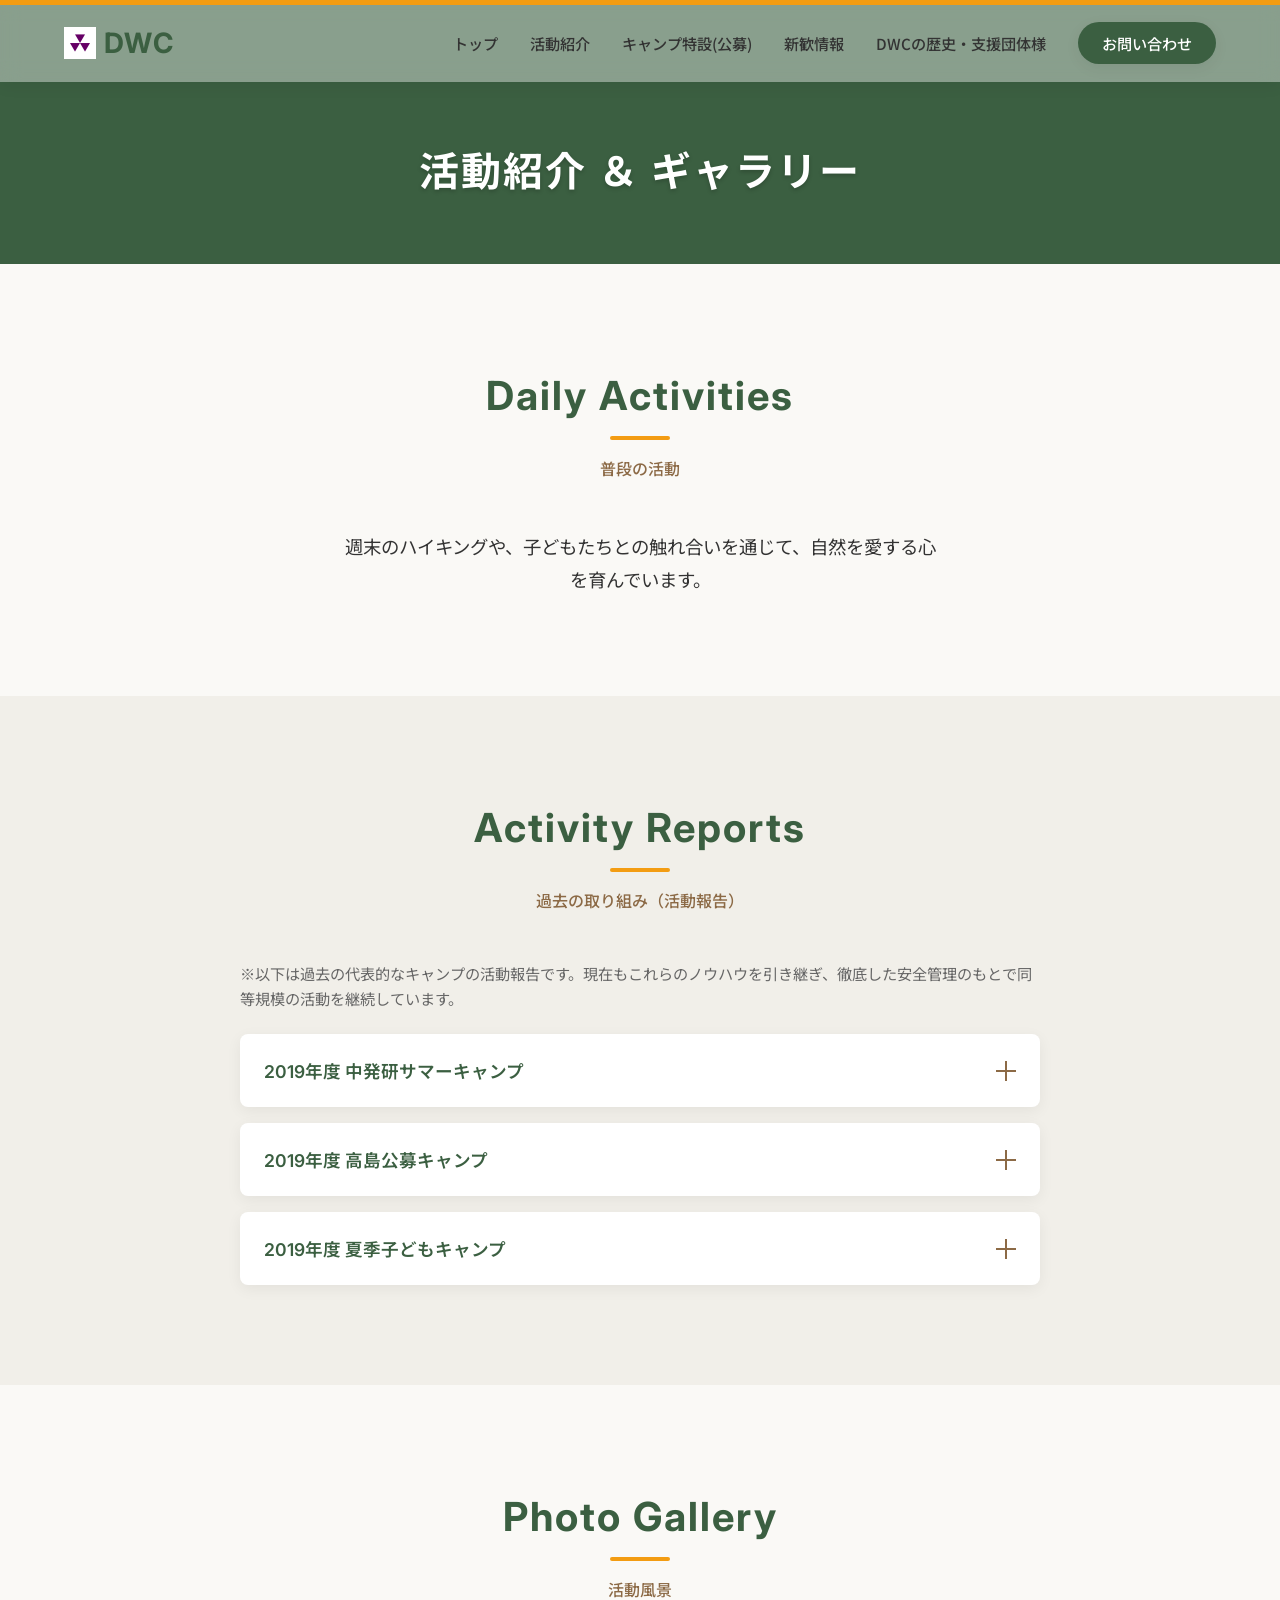
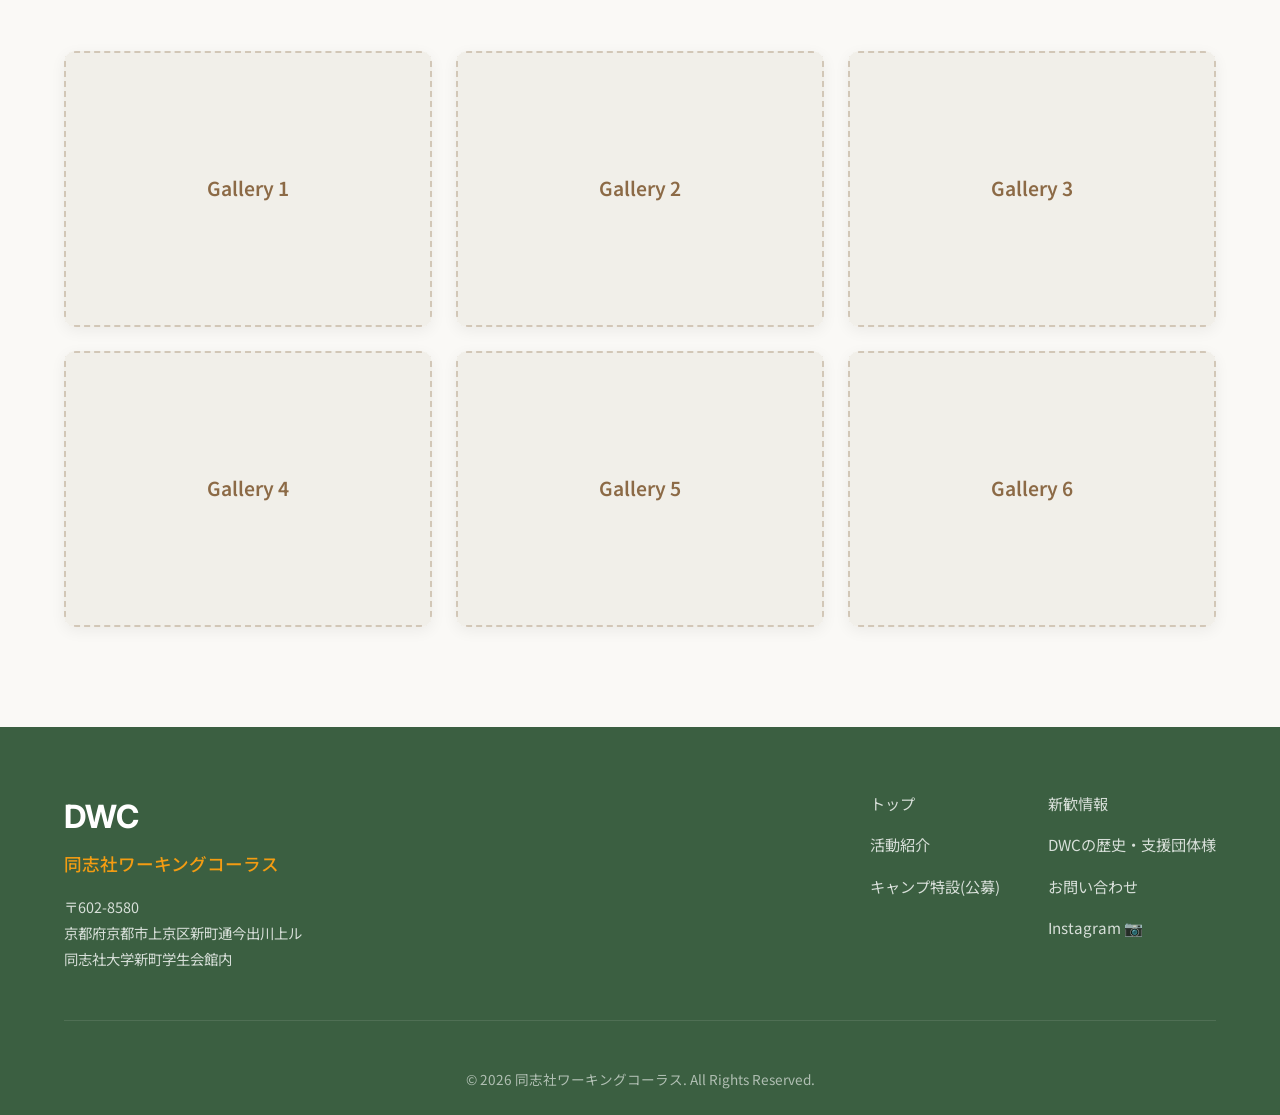
==== about.html @ 3e1ad728 "Add files via upload" ====
<!DOCTYPE html>
<html lang="ja">
<head>
    <meta charset="UTF-8">
    <meta name="viewport" content="width=device-width, initial-scale=1.0">
    <title>活動紹介 ＆ ギャラリー - 同志社ワーキングコーラス (DWC)</title>
    <meta name="description" content="同志社ワーキングコーラス（DWC）の普段の活動や、過去のキャンプ活動報告、活動風景のフォトギャラリーをご紹介します。">
    <!-- Google Fonts: Inter and Noto Sans JP -->
    <link rel="preconnect" href="https://fonts.googleapis.com">
    <link rel="preconnect" href="https://fonts.gstatic.com" crossorigin>
    <link href="https://fonts.googleapis.com/css2?family=Inter:wght@400;600;700&family=Noto+Sans+JP:wght@400;500;700&display=swap" rel="stylesheet">
    <link rel="stylesheet" href="style.css">
    <meta property="og:site_name" content="同志社ワーキングコーラス (DWC)">
    <script type="application/ld+json">
    {
      "@context": "https://schema.org",
      "@type": "WebSite",
      "name": "同志社ワーキングコーラス (DWC)",
      "url": "https://doshisha-working-chorus.github.io/dwc-web/"
    }
    </script>
    <link rel="icon" href="assets/favicon.svg" type="image/svg+xml">
</head>
<body>
    <div id="header-container"></div>

    <main>
        <!-- Page Header -->
        <section class="page-header">
            <div class="container">
                <h1 class="page-title fade-in-up">活動紹介 ＆ ギャラリー</h1>
            </div>
        </section>

        <!-- Daily Activities Section -->
        <section class="daily-activities section-padding">
            <div class="container text-center">
                <div class="section-header">
                    <h2 class="section-title">Daily Activities</h2>
                    <p class="section-subtitle">普段の活動</p>
                </div>
                <p class="daily-desc">週末のハイキングや、子どもたちとの触れ合いを通じて、自然を愛する心を育んでいます。</p>
            </div>
        </section>

        <!-- Past Activities Section (Accordion) -->
        <section class="past-activities section-padding bg-light">
            <div class="container">
                <div class="section-header">
                    <h2 class="section-title">Activity Reports</h2>
                    <p class="section-subtitle">過去の取り組み（活動報告）</p>
                </div>
                <div class="accordion-container">
                    <p style="color: var(--color-text-light); font-size: 0.95rem; margin-bottom: 8px;">※以下は過去の代表的なキャンプの活動報告です。現在もこれらのノウハウを引き継ぎ、徹底した安全管理のもとで同等規模の活動を継続しています。</p>
                    <!-- Item 1 -->
                    <div class="accordion-item">
                        <button class="accordion-header" aria-expanded="false">
                            <span class="accordion-title">2019年度 中発研サマーキャンプ</span>
                            <span class="accordion-icon"></span>
                        </button>
                        <div class="accordion-content">
                            <div class="accordion-body">
                                <p class="activity-meta"><strong>日程:</strong> 8月20-22日 / <strong>場所:</strong> 花背山の家 / <strong>人数:</strong> 子ども80名、DWC65名。</p>
                                <blockquote class="activity-quote">
                                    <p>「天候に恵まれない時間帯もありましたが、全力で楽しんでくれる子どもたちや大学生の姿が見れ、とても嬉しかったです。キャンプの最後には泣いてくれる子どもや大学生がたくさんいて、このキャンプをつくれて本当に良かったと思いました。」</p>
                                    <cite>― 責任者（山下明日香）</cite>
                                </blockquote>
                            </div>
                        </div>
                    </div>
                    <!-- Item 2 -->
                    <div class="accordion-item">
                        <button class="accordion-header" aria-expanded="false">
                            <span class="accordion-title">2019年度 高島公募キャンプ</span>
                            <span class="accordion-icon"></span>
                        </button>
                        <div class="accordion-content">
                            <div class="accordion-body">
                                <p class="activity-meta"><strong>日程:</strong> 8月17-18日 / <strong>場所:</strong> 滋賀県高島市高島キャンプ場 / <strong>人数:</strong> 子供20人 DWC40人。</p>
                                <blockquote class="activity-quote">
                                    <p>「今年の高島公募キャンプでは、ディズニー作品をモチーフに工夫を凝らしました。電気・ガス・水道がなく普段の生活とは離れた環境での活動は子供たちにとって成長していく上での1つの大切な経験になったのではないかなと思っています。」</p>
                                    <cite>― 責任者（古川遼）</cite>
                                </blockquote>
                            </div>
                        </div>
                    </div>
                    <!-- Item 3 -->
                    <div class="accordion-item">
                        <button class="accordion-header" aria-expanded="false">
                            <span class="accordion-title">2019年度 夏季子どもキャンプ</span>
                            <span class="accordion-icon"></span>
                        </button>
                        <div class="accordion-content">
                            <div class="accordion-body">
                                <p class="activity-meta"><strong>日程:</strong> 8月12-14日 / <strong>場所:</strong> 花背山の家 / <strong>人数:</strong> 子ども50人 DWC約40人。</p>
                                <blockquote class="activity-quote">
                                    <p>「ウォークラリーや飯盒炊飯、キャンプファイヤーに川遊びと、普段体験出来ない内容がギッシリ詰まったプログラムでした。元気な子が多く、どの活動も熱心に取り組んでくれた子供たちのおかげであると確信しております。」</p>
                                    <cite>― 責任者（藤岡明登）</cite>
                                </blockquote>
                            </div>
                        </div>
                    </div>
                </div>
            </div>
        </section>

        <!-- Gallery Section -->
        <section class="gallery section-padding">
            <div class="container">
                <div class="section-header">
                    <h2 class="section-title">Photo Gallery</h2>
                    <p class="section-subtitle">活動風景</p>
                </div>
                <div class="gallery-grid">
                    <div class="gallery-item">
                        <div class="gallery-image placeholder-img"><span>Gallery 1</span></div>
                    </div>
                    <div class="gallery-item">
                        <div class="gallery-image placeholder-img"><span>Gallery 2</span></div>
                    </div>
                    <div class="gallery-item">
                        <div class="gallery-image placeholder-img"><span>Gallery 3</span></div>
                    </div>
                    <div class="gallery-item">
                        <div class="gallery-image placeholder-img"><span>Gallery 4</span></div>
                    </div>
                    <div class="gallery-item">
                        <div class="gallery-image placeholder-img"><span>Gallery 5</span></div>
                    </div>
                    <div class="gallery-item">
                        <div class="gallery-image placeholder-img"><span>Gallery 6</span></div>
                    </div>
                </div>
            </div>
        </section>
    </main>

    <div id="footer-container"></div>

    <script src="script.js"></script>
</body>
</html>
---- style.css ----
/* Variables */
:root {
    --color-primary: #3b5f41; /* Deep forest green */
    --color-primary-light: #4e7a56;
    --color-secondary: #8c6a46; /* Earthy brown */
    --color-accent: #f39c12; /* Energetic orange for uniform */
    --color-bg: #faf9f6; /* Off-white/Beige */
    --color-bg-light: #f1efe9; /* Slightly darker beige for contrast sections */
    --color-text: #333333;
    --color-text-light: #666666;
    --color-white: #ffffff;
    
    --font-main: 'Noto Sans JP', sans-serif;
    --font-heading: 'Inter', 'Noto Sans JP', sans-serif;
    
    --transition-fast: 0.2s ease-in-out;
    --transition-normal: 0.3s ease;
    
    --shadow-sm: 0 4px 15px rgba(0,0,0,0.06); /* 少し濃く */
    --shadow-md: 0 12px 35px rgba(0,0,0,0.12); /* ホバー時はさらにフワッと浮くように */
}

/* Reset & Base */
* {
    margin: 0;
    padding: 0;
    box-sizing: border-box;
}

html {
    scroll-behavior: smooth;
}

body {
    font-family: var(--font-main);
    color: var(--color-text);
    background-color: var(--color-bg);
    line-height: 1.6;
    overflow-x: hidden;
}

a {
    text-decoration: none;
    color: inherit;
}

ul {
    list-style: none;
}

.container {
    max-width: 1200px;
    margin: 0 auto;
    padding: 0 24px;
}

.section-padding {
    padding: 100px 0;
}

.bg-light {
    background-color: var(--color-bg-light);
}

/* Typography */
h1, h2, h3, h4, .logo {
    font-family: var(--font-heading);
    font-weight: 700;
}

.section-header {
    text-align: center;
    margin-bottom: 48px;
}

.section-title {
    font-size: 2.5rem;
    color: var(--color-primary);
    margin-bottom: 16px; /* 8pxから16pxへ広げる */
    letter-spacing: 0.05em;
    position: relative; /* ★追加 */
    display: inline-block; /* ★追加 */
    padding-bottom: 12px; /* ★追加 */
}

.section-title::after {
    content: '';
    position: absolute;
    bottom: 0;
    left: 50%;
    transform: translateX(-50%);
    width: 60px;
    height: 4px;
    background-color: var(--color-accent);
    border-radius: 2px;
}

.section-subtitle {
    font-size: 1rem;
    color: var(--color-secondary);
    font-weight: 500;
}

/* Header & Nav */
.header {
    position: fixed;
    top: 0;
    left: 0;
    width: 100%;
    background-color: rgba(255, 255, 255, 0.4);
    backdrop-filter: blur(10px);
    -webkit-backdrop-filter: blur(10px);
    z-index: 1000;
    box-shadow: var(--shadow-sm);
    transition: var(--transition-normal);
    border-top: 5px solid var(--color-accent); /* ★このオレンジの線を追加！ */
}

.header-container {
    display: flex;
    justify-content: space-between;
    align-items: center;
    max-width: 1200px;
    margin: 0 auto;
    padding: 16px 24px;
}

.logo a {
    font-size: 1.75rem;
    color: var(--color-primary);
    letter-spacing: 0.05em;
}

.nav-list {
    display: flex;
    align-items: center;
    gap: 32px;
}

.nav-link {
    font-size: 0.95rem;
    font-weight: 500;
    color: var(--color-text);
    transition: var(--transition-fast);
    position: relative;
}

.nav-link:hover, .nav-link.active {
    color: var(--color-primary);
}

.nav-link::after {
    content: '';
    position: absolute;
    bottom: -4px;
    left: 0;
    width: 0;
    height: 2px;
    background-color: var(--color-primary);
    transition: var(--transition-normal);
}

.nav-link:hover::after, .nav-link.active::after {
    width: 100%;
}

.nav-link.contact-btn {
    background-color: var(--color-primary);
    color: var(--color-white);
    padding: 10px 24px;
    border-radius: 50px;
    box-shadow: var(--shadow-sm);
}

.nav-link.contact-btn::after {
    display: none;
}

.nav-link.contact-btn:hover {
    background-color: var(--color-primary-light);
    transform: translateY(-2px);
    box-shadow: var(--shadow-md);
}

.menu-toggle {
    display: none;
    flex-direction: column;
    justify-content: space-between;
    width: 30px;
    height: 20px;
    background: transparent;
    border: none;
    cursor: pointer;
    z-index: 1001;
}

.menu-toggle span {
    width: 100%;
    height: 2px;
    background-color: var(--color-text);
    transition: var(--transition-fast);
}

/* Hero Section */
.hero {
    position: relative;
    height: 100vh;
    min-height: 600px;
    display: flex;
    align-items: center;
    justify-content: center;
    text-align: center;
    background: url('assets/hero_bg.png') no-repeat center center/cover;
    background-color: var(--color-primary); /* fallback */
    padding: 0 24px;
    margin-top: 0;
}

.hero-overlay {
    position: absolute;
    top: 0;
    left: 0;
    width: 100%;
    height: 100%;
    background: linear-gradient(to bottom, rgba(0,0,0,0.3) 0%, rgba(0,0,0,0.6) 100%);
}

.hero-content {
    position: relative;
    z-index: 1;
    color: var(--color-white);
    max-width: 800px;
}

.hero-title {
    font-size: 3.5rem;
    margin-bottom: 24px;
    text-shadow: 0 2px 4px rgba(0,0,0,0.5);
}

.hero-subtitle {
    font-size: 1.25rem;
    font-weight: 500;
    text-shadow: 0 2px 4px rgba(0,0,0,0.5);
    line-height: 1.8;
}

/* About Section */
.about-content {
    display: grid;
    grid-template-columns: 1fr 1fr;
    gap: 60px;
    align-items: center;
}

.about-text p {
    margin-bottom: 16px;
    font-size: 1.05rem;
    color: var(--color-text-light);
}

.about-stats {
    display: grid;
    grid-template-columns: 1fr 1fr;
    gap: 24px;
}

.stat-card {
    background-color: var(--color-white);
    padding: 32px 24px;
    border-radius: 12px;
    text-align: center;
    box-shadow: var(--shadow-sm);
    border-top: 4px solid var(--color-accent);
    transition: var(--transition-normal);
}

.stat-card:hover {
    transform: translateY(-5px);
    box-shadow: var(--shadow-md);
}

.stat-number {
    display: block;
    font-size: 1.75rem;
    font-weight: 700;
    color: var(--color-primary);
    margin-bottom: 8px;
    font-family: var(--font-heading);
}

.stat-label {
    font-size: 0.9rem;
    color: var(--color-text-light);
    font-weight: 500;
}

/* News Section */
.news-container {
    max-width: 800px;
    margin: 0 auto;
}

.news-list {
    display: flex;
    flex-direction: column;
    gap: 16px;
}

.news-item {
    background-color: var(--color-white);
    border-radius: 8px;
    padding: 24px;
    display: flex;
    align-items: center;
    gap: 24px;
    box-shadow: var(--shadow-sm);
    transition: var(--transition-normal);
}

.news-item:hover {
    transform: translateX(5px);
    box-shadow: var(--shadow-md);
    border-left: 4px solid var(--color-accent);
}

.news-date {
    font-family: var(--font-heading);
    font-weight: 600;
    color: var(--color-secondary);
    white-space: nowrap;
}

.news-title {
    font-size: 1rem;
    font-weight: 500;
    color: var(--color-text);
}

.news-title a {
    transition: var(--transition-fast);
}

.news-title a:hover {
    color: var(--color-primary);
}

/* Footer */
.footer {
    background-color: var(--color-primary);
    color: var(--color-white);
    padding: 64px 0 24px;
}

.footer-content {
    display: grid;
    grid-template-columns: 1fr 1fr;
    gap: 48px;
    margin-bottom: 48px;
    padding-bottom: 48px;
    border-bottom: 1px solid rgba(255,255,255,0.1);
}

.footer-logo {
    font-size: 2rem;
    margin-bottom: 8px;
}

.footer-org {
    font-size: 1.1rem;
    font-weight: 500;
    margin-bottom: 16px;
    color: var(--color-accent);
}

.footer-address {
    font-size: 0.9rem;
    opacity: 0.8;
    line-height: 1.8;
}

.footer-links {
    display: flex;
    gap: 48px;
    justify-content: flex-end;
}

.footer-links ul {
    display: flex;
    flex-direction: column;
    gap: 16px;
}

.footer-links a {
    font-size: 0.95rem;
    opacity: 0.8;
    transition: var(--transition-fast);
}

.footer-links a:hover {
    opacity: 1;
    color: var(--color-accent);
}

.footer-bottom {
    text-align: center;
    font-size: 0.85rem;
    opacity: 0.6;
}

/* Animations */
.fade-in-up {
    animation: fadeInUp 1s ease forwards;
    opacity: 0;
    transform: translateY(20px);
}

.delay-1 {
    animation-delay: 0.3s;
}

@keyframes fadeInUp {
    to {
        opacity: 1;
        transform: translateY(0);
    }
}

/* Responsive */
@media (max-width: 900px) {
    .about-content {
        grid-template-columns: 1fr;
        gap: 40px;
    }
    
    .footer-content {
        grid-template-columns: 1fr;
        gap: 32px;
    }
    
    .footer-links {
        justify-content: flex-start;
    }
}

@media (max-width: 768px) {
    .menu-toggle {
        display: flex;
    }
    
    .nav {
        position: fixed;
        top: 0;
        right: -100%;
        width: 80%;
        max-width: 300px;
        height: 100vh;
        background-color: var(--color-white);
        padding: 80px 24px 40px;
        box-shadow: -5px 0 15px rgba(0,0,0,0.1);
        transition: var(--transition-normal);
        overflow-y: auto;
    }
    
    .nav.open {
        right: 0;
    }
    
    .nav-list {
        flex-direction: column;
        align-items: flex-start;
        gap: 24px;
    }
    
    .nav-link.contact-btn {
        margin-top: 16px;
    }
    
    .menu-toggle.open span:nth-child(1) {
        transform: translateY(9px) rotate(45deg);
    }
    
    .menu-toggle.open span:nth-child(2) {
        opacity: 0;
    }
    
    .menu-toggle.open span:nth-child(3) {
        transform: translateY(-9px) rotate(-45deg);
    }

    .hero-title {
        font-size: 2.5rem;
    }
    
    .hero-subtitle {
        font-size: 1.05rem;
    }

    .news-item {
        flex-direction: column;
        align-items: flex-start;
        gap: 8px;
    }
}

/* Page Header (Subpages) */
.page-header {
    background-color: var(--color-primary);
    color: var(--color-white);
    padding: 140px 0 60px; /* Account for fixed header */
    text-align: center;
}

.page-title {
    font-size: 2.5rem;
    letter-spacing: 0.05em;
    text-shadow: 0 2px 4px rgba(0,0,0,0.2);
}

/* History Page specific */
.history-text {
    max-width: 800px;
    margin: 0 auto;
    background-color: var(--color-white);
    padding: 40px;
    border-radius: 12px;
    box-shadow: var(--shadow-sm);
    border-top: 4px solid var(--color-accent);
}

.history-text p {
    font-size: 1.05rem;
    color: var(--color-text);
    margin-bottom: 24px;
    line-height: 1.8;
}

.history-text p:last-child {
    margin-bottom: 0;
}

.supporters-grid {
    display: grid;
    grid-template-columns: repeat(auto-fit, minmax(300px, 1fr));
    gap: 32px;
}

.supporter-card {
    background-color: var(--color-white);
    padding: 32px;
    border-radius: 12px;
    box-shadow: var(--shadow-sm);
    transition: var(--transition-normal);
    border-left: 4px solid var(--color-accent);
}

.supporter-card:hover {
    transform: translateY(-5px);
    box-shadow: var(--shadow-md);
}

.supporter-name {
    font-size: 1.25rem;
    color: var(--color-primary);
    margin-bottom: 16px;
    line-height: 1.4;
}

.supporter-desc {
    font-size: 0.95rem;
    color: var(--color-text-light);
    line-height: 1.6;
}

/* About Page specific */
.text-center {
    text-align: center;
}
.daily-desc {
    font-size: 1.15rem;
    color: var(--color-text);
    max-width: 600px;
    margin: 0 auto;
    line-height: 1.8;
}

/* Accordion */
.accordion-container {
    max-width: 800px;
    margin: 0 auto;
    display: flex;
    flex-direction: column;
    gap: 16px;
}
.accordion-item {
    background-color: var(--color-white);
    border-radius: 8px;
    box-shadow: var(--shadow-sm);
    overflow: hidden;
}
.accordion-header {
    width: 100%;
    text-align: left;
    background: none;
    border: none;
    padding: 24px;
    display: flex;
    justify-content: space-between;
    align-items: center;
    cursor: pointer;
    transition: var(--transition-fast);
}
.accordion-header:hover {
    background-color: rgba(59, 95, 65, 0.05);
}
.accordion-title {
    font-size: 1.1rem;
    font-weight: 600;
    color: var(--color-primary);
    font-family: var(--font-heading);
}
.accordion-icon {
    position: relative;
    width: 20px;
    height: 20px;
}
.accordion-icon::before,
.accordion-icon::after {
    content: '';
    position: absolute;
    background-color: var(--color-secondary);
    transition: var(--transition-normal);
}
.accordion-icon::before {
    top: 9px;
    left: 0;
    width: 20px;
    height: 2px;
}
.accordion-icon::after {
    top: 0;
    left: 9px;
    width: 2px;
    height: 20px;
}
.accordion-header.active .accordion-icon::after {
    transform: rotate(90deg);
    opacity: 0;
}
.accordion-content {
    max-height: 0;
    overflow: hidden;
    transition: max-height 0.3s ease-out;
}
.accordion-body {
    padding: 0 24px 24px;
    color: var(--color-text-light);
}
.activity-meta {
    margin-bottom: 16px;
    font-size: 0.95rem;
    color: var(--color-text);
}
.activity-quote {
    border-left: 4px solid var(--color-accent);
    padding-left: 16px;
    font-style: italic;
    background-color: var(--color-bg);
    padding: 16px;
    border-radius: 0 8px 8px 0;
}
.activity-quote p {
    margin-bottom: 8px;
    line-height: 1.6;
}
.activity-quote cite {
    display: block;
    font-size: 0.9rem;
    color: var(--color-secondary);
    text-align: right;
    font-weight: 500;
    font-style: normal;
}

/* Gallery Grid */
.gallery-grid {
    display: grid;
    grid-template-columns: repeat(auto-fit, minmax(300px, 1fr));
    gap: 24px;
}
.gallery-item {
    border-radius: 12px;
    overflow: hidden;
    box-shadow: var(--shadow-sm);
    aspect-ratio: 4 / 3;
    transition: var(--transition-normal);
}
.gallery-item:hover {
    transform: scale(1.02);
    box-shadow: var(--shadow-md);
}
.gallery-image.placeholder-img {
    width: 100%;
    height: 100%;
    background-color: var(--color-bg-light);
    display: flex;
    align-items: center;
    justify-content: center;
    color: var(--color-secondary);
    font-weight: 600;
    font-size: 1.2rem;
    border: 2px dashed rgba(140, 106, 70, 0.3);
}

/* Camp Page specific */
.camp-catchphrase {
    font-size: 2.2rem;
    color: var(--color-primary);
    margin-bottom: 16px;
    letter-spacing: 0.05em;
    font-family: var(--font-heading);
}

/* Overview Table */
.overview-content {
    max-width: 800px;
    margin: 0 auto;
    background-color: var(--color-white);
    border-radius: 12px;
    box-shadow: var(--shadow-sm);
    overflow: hidden;
}
.overview-table {
    width: 100%;
    border-collapse: collapse;
}
.overview-table th, .overview-table td {
    padding: 24px;
    border-bottom: 1px solid var(--color-bg-light);
    text-align: left;
}
.overview-table tr:last-child th, .overview-table tr:last-child td {
    border-bottom: none;
}
.overview-table th {
    background-color: rgba(59, 95, 65, 0.05);
    color: var(--color-primary);
    width: 30%;
    font-weight: 600;
    vertical-align: top;
}
.overview-table td {
    color: var(--color-text);
    line-height: 1.8;
}

/* Features Grid (Safety) */
.features-grid {
    display: grid;
    grid-template-columns: repeat(auto-fit, minmax(300px, 1fr));
    gap: 32px;
}
.feature-card {
    background-color: var(--color-white);
    padding: 40px 32px;
    border-radius: 12px;
    box-shadow: var(--shadow-sm);
    text-align: center;
    border-top: 4px solid var(--color-primary-light);
    transition: var(--transition-normal);
}
.feature-card:hover {
    transform: translateY(-5px);
    box-shadow: var(--shadow-md);
}
.feature-icon {
    font-size: 3rem;
    margin-bottom: 24px;
}
.feature-title {
    font-size: 1.25rem;
    color: var(--color-primary);
    margin-bottom: 16px;
    font-weight: 700;
}
.feature-desc {
    font-size: 0.95rem;
    color: var(--color-text-light);
    line-height: 1.6;
    text-align: left;
}
.safety-list {
    margin-top: 24px;
    padding-top: 24px;
    border-top: 1px solid var(--color-bg-light);
    text-align: left;
    list-style: none;
}
.safety-list li {
    font-size: 0.9rem;
    color: var(--color-text);
    margin-bottom: 16px;
    line-height: 1.5;
    position: relative;
    padding-left: 16px;
}
.safety-list li::before {
    content: '・';
    position: absolute;
    left: 0;
    color: var(--color-primary);
    font-weight: bold;
}
.safety-list li:last-child {
    margin-bottom: 0;
}

/* CTA Section */
.bg-primary {
    background-color: var(--color-primary);
    color: var(--color-white);
}
.cta-title {
    font-size: 2.5rem;
    margin-bottom: 16px;
    color: var(--color-white);
}
.cta-desc {
    font-size: 1.1rem;
    margin-bottom: 40px;
    opacity: 0.9;
}
.cta-button-wrapper {
    margin-bottom: 16px;
}
.btn-large {
    display: inline-block;
    padding: 20px 48px;
    font-size: 1.25rem;
    font-weight: 700;
    border-radius: 50px;
    transition: var(--transition-normal);
    box-shadow: var(--shadow-md);
}
.btn-accent {
    background-color: var(--color-accent);
    color: var(--color-white);
}
.btn-accent:hover {
    background-color: #d67118;
    transform: scale(1.05) translateY(-2px);
    box-shadow: 0 8px 24px rgba(230, 126, 34, 0.4);
    color: var(--color-white);
}
.btn-large.btn-accent.disabled {
    background-color: #95a5a6;
    color: #ffffff;
    pointer-events: none;
    box-shadow: none;
    transform: none;
}
.cta-note {
    font-size: 0.85rem;
    opacity: 0.8;
}

@media (max-width: 768px) {
    .overview-table th, .overview-table td {
        display: block;
        width: 100%;
    }
    .overview-table th {
        border-bottom: none;
        padding-bottom: 8px;
    }
    .overview-table td {
        padding-top: 0;
    }
}

/* Recruit Page specific */
.text-accent {
    color: var(--color-accent); /* Make title brighter */
}

/* Message Section */
.message-content {
    display: flex;
    align-items: center;
    gap: 48px;
    background-color: var(--color-white);
    padding: 40px;
    border-radius: 16px;
    box-shadow: var(--shadow-sm);
    border: 2px solid var(--color-accent); /* Brighter vibe */
}
.message-image {
    flex-shrink: 0;
    width: 200px;
    height: 200px;
    border-radius: 50%;
    overflow: hidden;
}
.message-image.placeholder-img {
    background-color: var(--color-bg-light);
    display: flex;
    align-items: center;
    justify-content: center;
    color: var(--color-secondary);
    font-weight: 600;
    text-align: center;
    border: 2px dashed rgba(140, 106, 70, 0.3);
}
.message-title {
    font-size: 1.8rem;
    color: var(--color-primary);
    margin-bottom: 8px;
    font-family: var(--font-heading);
}
.message-subtitle {
    font-size: 1rem;
    color: var(--color-accent);
    font-weight: 600;
    margin-bottom: 16px;
}
.message-text p {
    font-size: 1.05rem;
    color: var(--color-text);
    margin-bottom: 16px;
    line-height: 1.8;
}

/* Schedule Section */
.schedule-container {
    max-width: 800px;
    margin: 0 auto;
}
.schedule-list {
    display: flex;
    flex-direction: column;
    gap: 16px;
}
.schedule-item {
    background-color: var(--color-white);
    border-radius: 12px;
    padding: 24px;
    display: flex;
    align-items: center;
    gap: 24px;
    box-shadow: var(--shadow-sm);
    transition: var(--transition-fast);
    border-left: 6px solid var(--color-accent); /* Vibrant left border */
}
.schedule-item:hover {
    transform: translateY(-3px) scale(1.01);
    box-shadow: var(--shadow-md);
}
.schedule-date {
    font-family: var(--font-heading);
    font-weight: 700;
    color: var(--color-accent);
    font-size: 1.2rem;
    white-space: nowrap;
    min-width: 100px;
}
.schedule-title {
    font-size: 1.1rem;
    font-weight: 600;
    color: var(--color-text);
}

/* SNS & Poster Section */
.sns-poster-content {
    display: grid;
    grid-template-columns: 1fr 1fr;
    gap: 48px;
    align-items: center;
}
.poster-image {
    width: 100%;
    aspect-ratio: 3 / 4;
    border-radius: 12px;
    box-shadow: var(--shadow-md);
}
.poster-image.placeholder-img {
    background-color: var(--color-bg-light);
    display: flex;
    align-items: center;
    justify-content: center;
    color: var(--color-secondary);
    font-weight: 600;
    text-align: center;
    border: 2px dashed rgba(140, 106, 70, 0.3);
}
.sns-title {
    font-size: 2rem;
    color: var(--color-primary);
    margin-bottom: 16px;
    font-family: var(--font-heading);
}
.sns-desc {
    font-size: 1.1rem;
    line-height: 1.8;
    margin-bottom: 32px;
    color: var(--color-text);
}
.btn-instagram {
    background: linear-gradient(45deg, #f09433 0%, #e6683c 25%, #dc2743 50%, #cc2366 75%, #bc1888 100%);
    color: var(--color-white);
    display: inline-flex;
    align-items: center;
    gap: 12px;
    padding: 16px 32px;
}
.btn-instagram:hover {
    transform: translateY(-3px);
    box-shadow: 0 8px 24px rgba(220, 39, 67, 0.4);
    color: var(--color-white);
}

@media (max-width: 768px) {
    .message-content {
        flex-direction: column;
        text-align: center;
        gap: 24px;
    }
    .sns-poster-content {
        grid-template-columns: 1fr;
    }
    .schedule-item {
        flex-direction: column;
        align-items: flex-start;
        gap: 8px;
    }
}

/* Contact Page specific */
.alert-banner {
    background-color: #fff8e1; /* Light yellow background */
    border: 2px solid #ffc107; /* Amber border */
    border-radius: 12px;
    padding: 24px;
    display: flex;
    gap: 24px;
    align-items: flex-start;
    margin-bottom: 64px;
    box-shadow: var(--shadow-sm);
}
.alert-icon {
    font-size: 2rem;
    line-height: 1;
}
.alert-content {
    flex: 1;
}
.alert-title {
    font-size: 1.2rem;
    color: #b08d00;
    margin-bottom: 8px;
    font-weight: 700;
}
.alert-text {
    font-size: 0.95rem;
    color: var(--color-text);
    margin-bottom: 16px;
    line-height: 1.6;
}
.btn-small {
    display: inline-block;
    padding: 10px 24px;
    font-size: 0.95rem;
    font-weight: 600;
    border-radius: 50px;
    transition: var(--transition-fast);
}
.btn-outline-alert {
    border: 2px solid #ffc107;
    color: #b08d00;
    background-color: transparent;
}
.btn-outline-alert:hover {
    background-color: #ffc107;
    color: var(--color-white);
}

.form-container {
    max-width: 800px;
    margin: 0 auto;
}
.form-note {
    text-align: center;
    color: var(--color-text-light);
    font-size: 0.95rem;
    margin-bottom: 24px;
}
.google-form-wrapper {
    position: relative;
    width: 100%;
    /* Typical aspect ratio for Google Forms */
    padding-bottom: 120%; 
    height: 0;
    overflow: hidden;
    border-radius: 12px;
    box-shadow: var(--shadow-sm);
}
.placeholder-form {
    background-color: var(--color-bg-light);
    border: 2px dashed rgba(140, 106, 70, 0.3);
}
.placeholder-form-content {
    position: absolute;
    top: 0;
    left: 0;
    width: 100%;
    height: 100%;
    display: flex;
    align-items: center;
    justify-content: center;
    color: var(--color-secondary);
    font-weight: 600;
    font-size: 1.2rem;
    text-align: center;
}

@media (max-width: 768px) {
    .alert-banner {
        flex-direction: column;
        align-items: center;
        text-align: center;
        gap: 16px;
    }
    .google-form-wrapper {
        padding-bottom: 150%; /* Taller on mobile */
    }
}

.header-logo-img {
    height: 32px;
    width: auto;
}
.btn-outline {
    display: inline-block;
    padding: 10px 24px;
    font-size: 0.95rem;
    font-weight: 600;
    border-radius: 50px;
    transition: var(--transition-fast);
    border: 2px solid var(--color-primary);
    color: var(--color-primary);
    background-color: transparent;
}
.btn-outline:hover {
    background-color: var(--color-primary);
    color: var(--color-white);
}

/* Camp page specific enhancements */
.intro-message-box {
    max-width: 800px;
    margin: 0 auto;
    background-color: var(--color-white);
    padding: 40px;
    border-radius: 12px;
    box-shadow: var(--shadow-sm);
    border-left: 4px solid var(--color-accent);
}
.intro-message-box p {
    font-size: 1.05rem;
    color: var(--color-text);
    margin-bottom: 16px;
    line-height: 1.8;
    text-align: left;
}
.intro-message-box p:last-child {
    margin-bottom: 0;
}

.health-info-box {
    max-width: 800px;
    margin: 0 auto 48px;
    background-color: var(--color-white);
    border: 2px solid var(--color-accent);
    border-radius: 12px;
    padding: 32px;
    text-align: left;
    box-shadow: var(--shadow-sm);
}
.health-info-title {
    color: var(--color-accent);
    font-size: 1.25rem;
    margin-bottom: 16px;
    font-weight: 700;
}
.health-info-text {
    font-size: 1rem;
    color: var(--color-text);
    line-height: 1.7;
    margin-bottom: 24px;
}
.health-info-contact {
    background-color: var(--color-bg-light);
    padding: 16px;
    border-radius: 8px;
    font-size: 0.95rem;
    color: var(--color-text-light);
    line-height: 1.6;
}
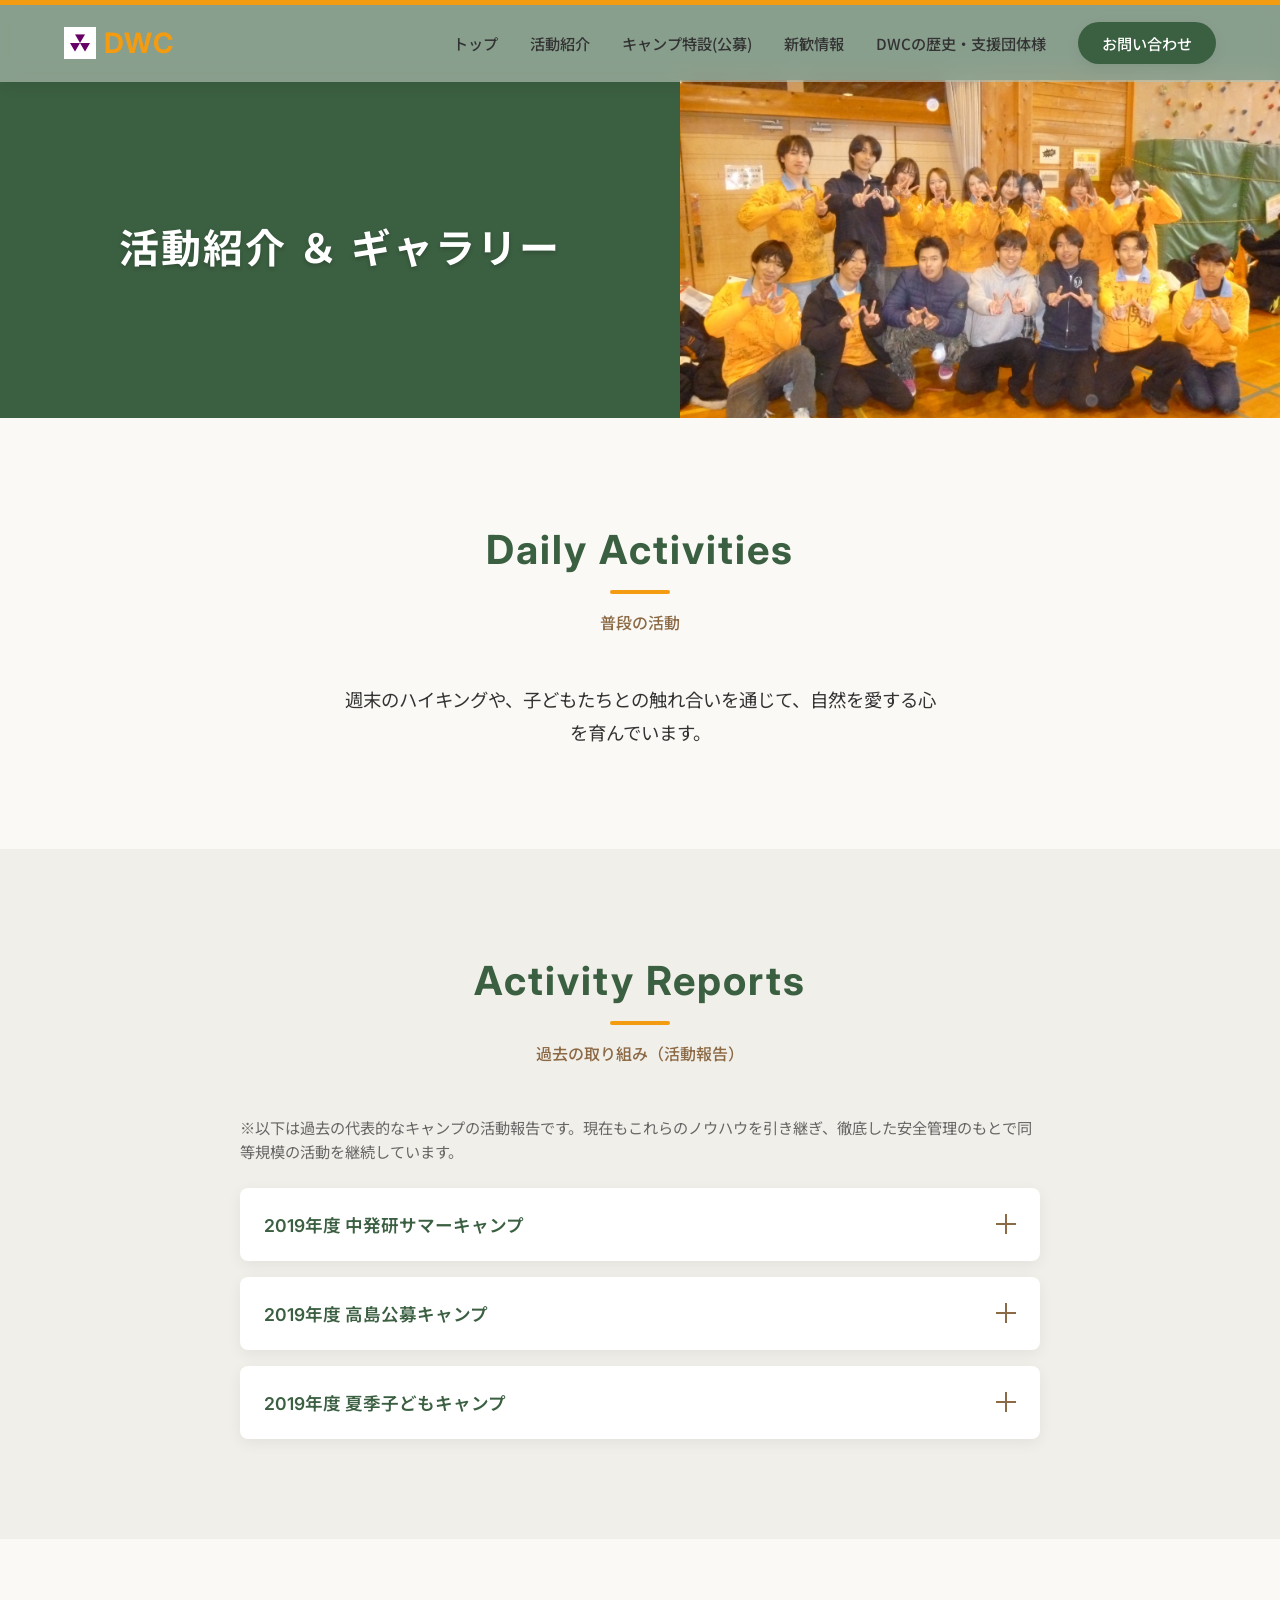
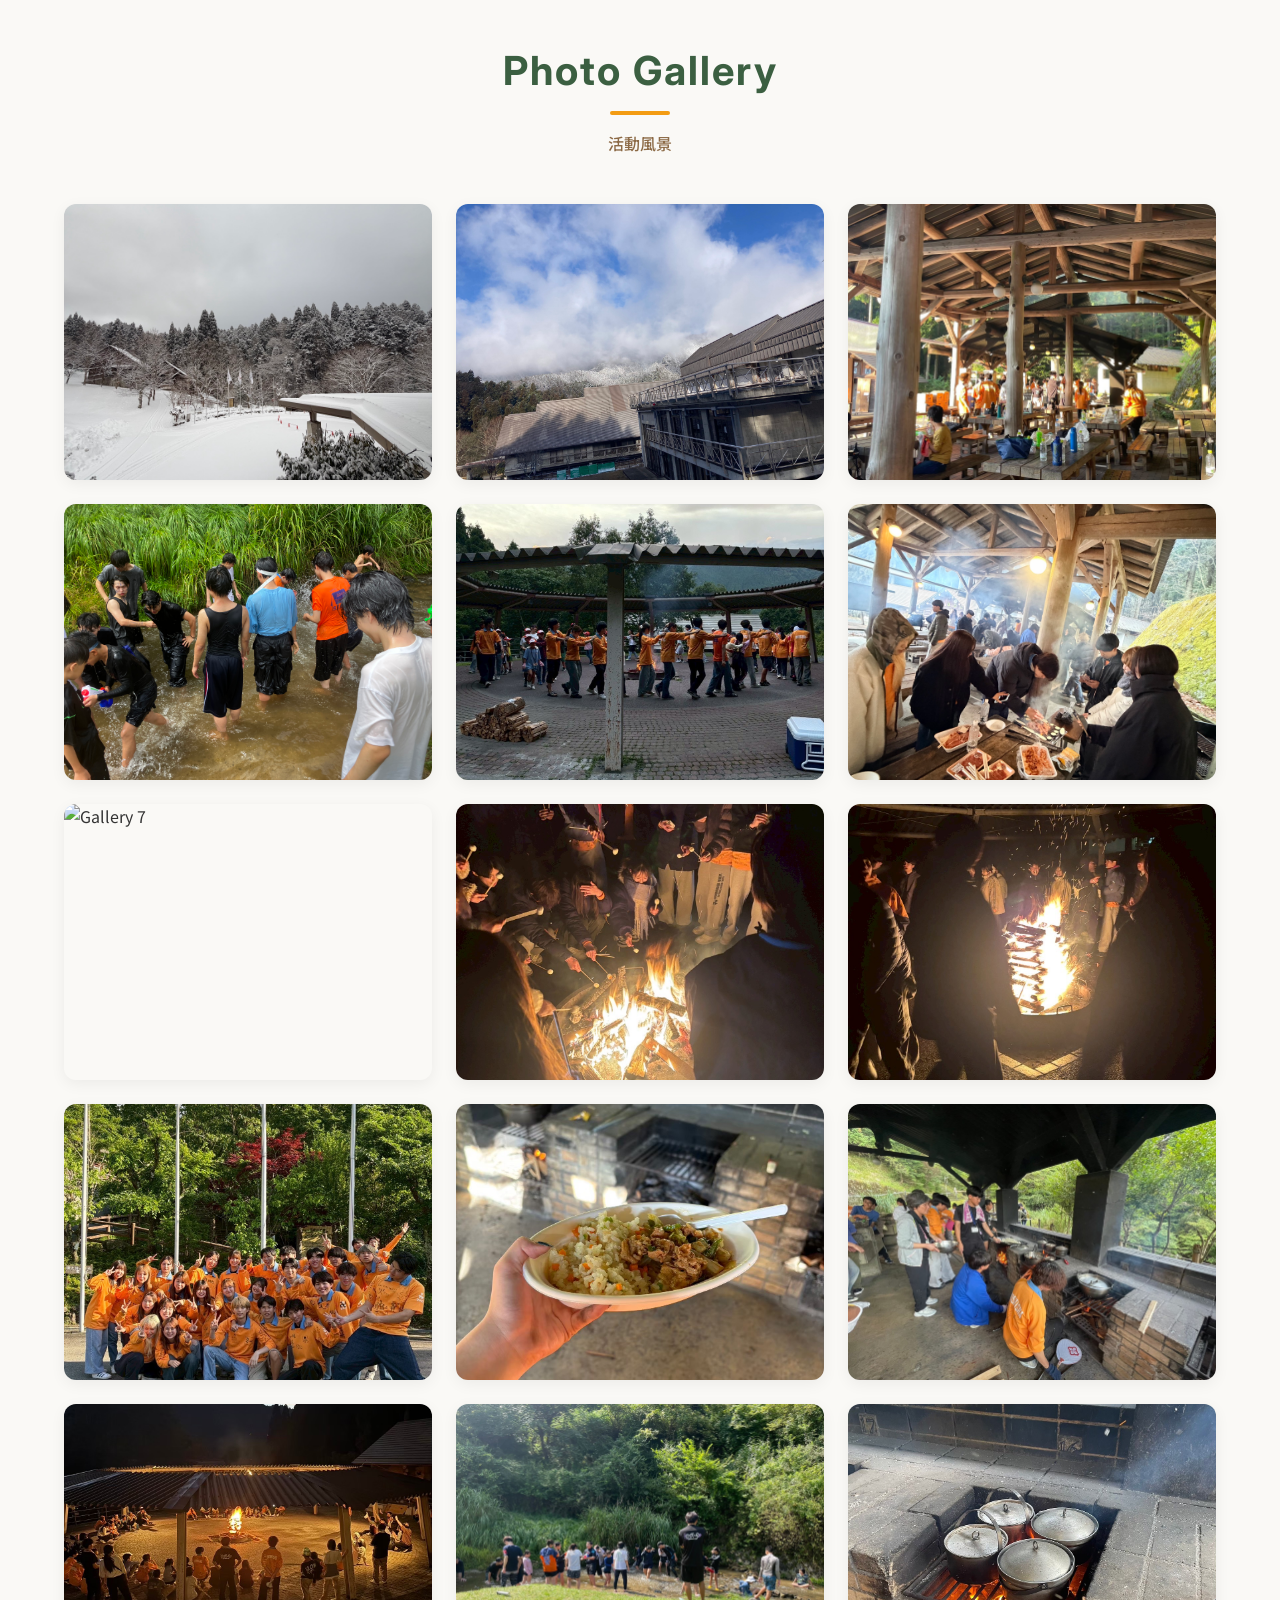
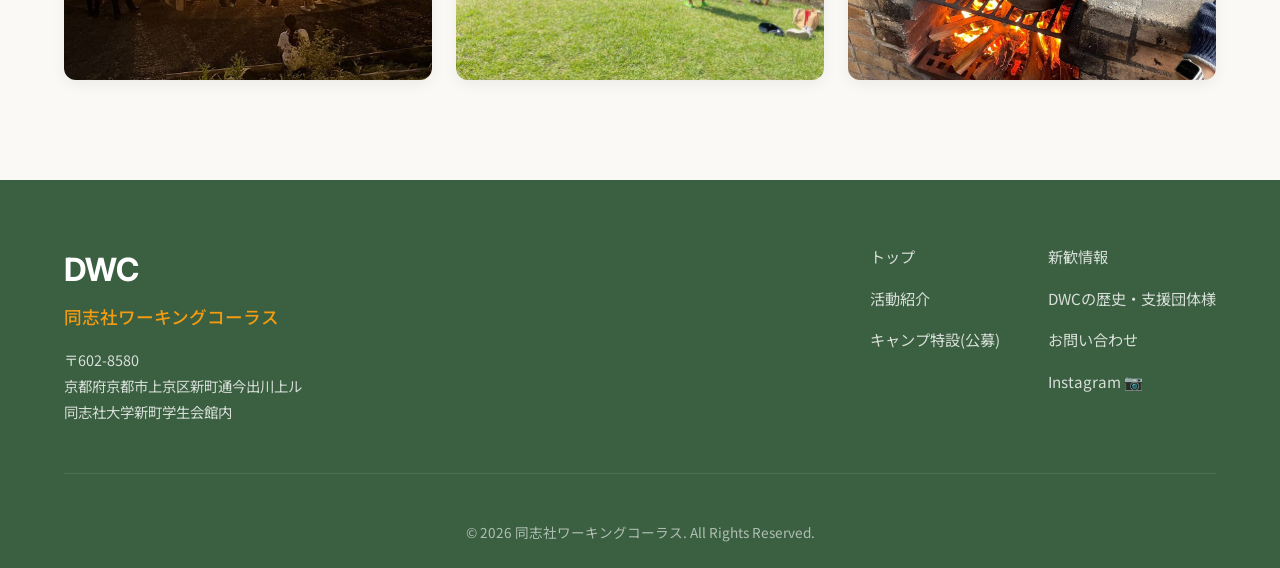
==== commit c39c243c: "Add files via upload" ====
--- a/about.html
+++ b/about.html
@@ -26,9 +26,12 @@
 
     <main>
         <!-- Page Header -->
-        <section class="page-header">
-            <div class="container">
+        <section class="page-header-split">
+            <div class="header-text">
                 <h1 class="page-title fade-in-up">活動紹介 ＆ ギャラリー</h1>
+            </div>
+            <div class="header-image">
+                <img src="assets/bg-about.png" alt="活動紹介 ＆ ギャラリー">
             </div>
         </section>
 
@@ -112,24 +115,21 @@
                     <p class="section-subtitle">活動風景</p>
                 </div>
                 <div class="gallery-grid">
-                    <div class="gallery-item">
-                        <div class="gallery-image placeholder-img"><span>Gallery 1</span></div>
-                    </div>
-                    <div class="gallery-item">
-                        <div class="gallery-image placeholder-img"><span>Gallery 2</span></div>
-                    </div>
-                    <div class="gallery-item">
-                        <div class="gallery-image placeholder-img"><span>Gallery 3</span></div>
-                    </div>
-                    <div class="gallery-item">
-                        <div class="gallery-image placeholder-img"><span>Gallery 4</span></div>
-                    </div>
-                    <div class="gallery-item">
-                        <div class="gallery-image placeholder-img"><span>Gallery 5</span></div>
-                    </div>
-                    <div class="gallery-item">
-                        <div class="gallery-image placeholder-img"><span>Gallery 6</span></div>
-                    </div>
+                    <div class="gallery-item"><img src="assets/gallery1.png" alt="Gallery 1" style="width:100%; height:100%; object-fit:cover;"></div>
+                    <div class="gallery-item"><img src="assets/gallery2.png" alt="Gallery 2" style="width:100%; height:100%; object-fit:cover;"></div>
+                    <div class="gallery-item"><img src="assets/gallery3.jpg" alt="Gallery 3" style="width:100%; height:100%; object-fit:cover;"></div>
+                    <div class="gallery-item"><img src="assets/gallery4.png" alt="Gallery 4" style="width:100%; height:100%; object-fit:cover;"></div>
+                    <div class="gallery-item"><img src="assets/gallery5.png" alt="Gallery 5" style="width:100%; height:100%; object-fit:cover;"></div>
+                    <div class="gallery-item"><img src="assets/gallery6.png" alt="Gallery 6" style="width:100%; height:100%; object-fit:cover;"></div>
+                    <div class="gallery-item"><img src="assets/gallery7.png" alt="Gallery 7" style="width:100%; height:100%; object-fit:cover;"></div>
+                    <div class="gallery-item"><img src="assets/gallery8.png" alt="Gallery 8" style="width:100%; height:100%; object-fit:cover;"></div>
+                    <div class="gallery-item"><img src="assets/gallery9.png" alt="Gallery 9" style="width:100%; height:100%; object-fit:cover;"></div>
+                    <div class="gallery-item"><img src="assets/gallery10.png" alt="Gallery 10" style="width:100%; height:100%; object-fit:cover;"></div>
+                    <div class="gallery-item"><img src="assets/gallery11.jpg" alt="Gallery 11" style="width:100%; height:100%; object-fit:cover;"></div>
+                    <div class="gallery-item"><img src="assets/gallery12.jpg" alt="Gallery 12" style="width:100%; height:100%; object-fit:cover;"></div>
+                    <div class="gallery-item"><img src="assets/gallery13.jpg" alt="Gallery 13" style="width:100%; height:100%; object-fit:cover;"></div>
+                    <div class="gallery-item"><img src="assets/gallery14.jpg" alt="Gallery 14" style="width:100%; height:100%; object-fit:cover;"></div>
+                    <div class="gallery-item"><img src="assets/gallery15.jpg" alt="Gallery 15" style="width:100%; height:100%; object-fit:cover;"></div>
                 </div>
             </div>
         </section>
--- a/style.css
+++ b/style.css
@@ -127,7 +127,7 @@
 
 .logo a {
     font-size: 1.75rem;
-    color: var(--color-primary);
+    color: var(--color-accent);
     letter-spacing: 0.05em;
 }
 
@@ -201,7 +201,7 @@
     transition: var(--transition-fast);
 }
 
-/* Hero Section */
+/* Hero Section (Index) */
 .hero {
     position: relative;
     height: 100vh;
@@ -210,19 +210,61 @@
     align-items: center;
     justify-content: center;
     text-align: center;
-    background: url('assets/hero_bg.png') no-repeat center center/cover;
-    background-color: var(--color-primary); /* fallback */
     padding: 0 24px;
     margin-top: 0;
-}
-
-.hero-overlay {
-    position: absolute;
-    top: 0;
-    left: 0;
+    background-image: linear-gradient(rgba(0,0,0,0.4), rgba(0,0,0,0.7)), url('assets/bg-index.png');
+    background-size: cover;
+    background-position: center;
+    background-repeat: no-repeat;
+    background-color: var(--color-primary); /* fallback */
+}
+
+/* Split Header Layout (Subpages) */
+.page-header-split {
+    display: flex;
+    flex-direction: row;
+    align-items: center;
+    background-color: var(--color-primary);
+    color: var(--color-white);
+    padding-top: 80px; /* Account for fixed header */
+    min-height: 350px;
+}
+
+.header-text {
+    flex: 1;
+    padding: 60px 40px;
+    display: flex;
+    flex-direction: column;
+    justify-content: center;
+    align-items: center;
+    text-align: center;
+}
+
+.header-image {
+    flex: 1;
+    display: flex;
+}
+
+.header-image img {
     width: 100%;
-    height: 100%;
-    background: linear-gradient(to bottom, rgba(0,0,0,0.3) 0%, rgba(0,0,0,0.6) 100%);
+    height: auto;
+    aspect-ratio: 16 / 9;
+    object-fit: cover;
+}
+
+@media (max-width: 767px) {
+    .page-header-split {
+        flex-direction: column;
+    }
+    
+    .header-text {
+        width: 100%;
+        padding: 40px 20px;
+    }
+    
+    .header-image {
+        width: 100%;
+    }
 }
 
 .hero-content {
@@ -1197,6 +1239,17 @@
     line-height: 1.7;
     margin-bottom: 24px;
 }
+.badge-important {
+    display: inline-block;
+    background-color: #e74c3c;
+    color: #ffffff;
+    font-size: 0.75rem;
+    font-weight: bold;
+    padding: 2px 8px;
+    border-radius: 12px;
+    margin-right: 8px;
+    vertical-align: middle;
+}
 .health-info-contact {
     background-color: var(--color-bg-light);
     padding: 16px;
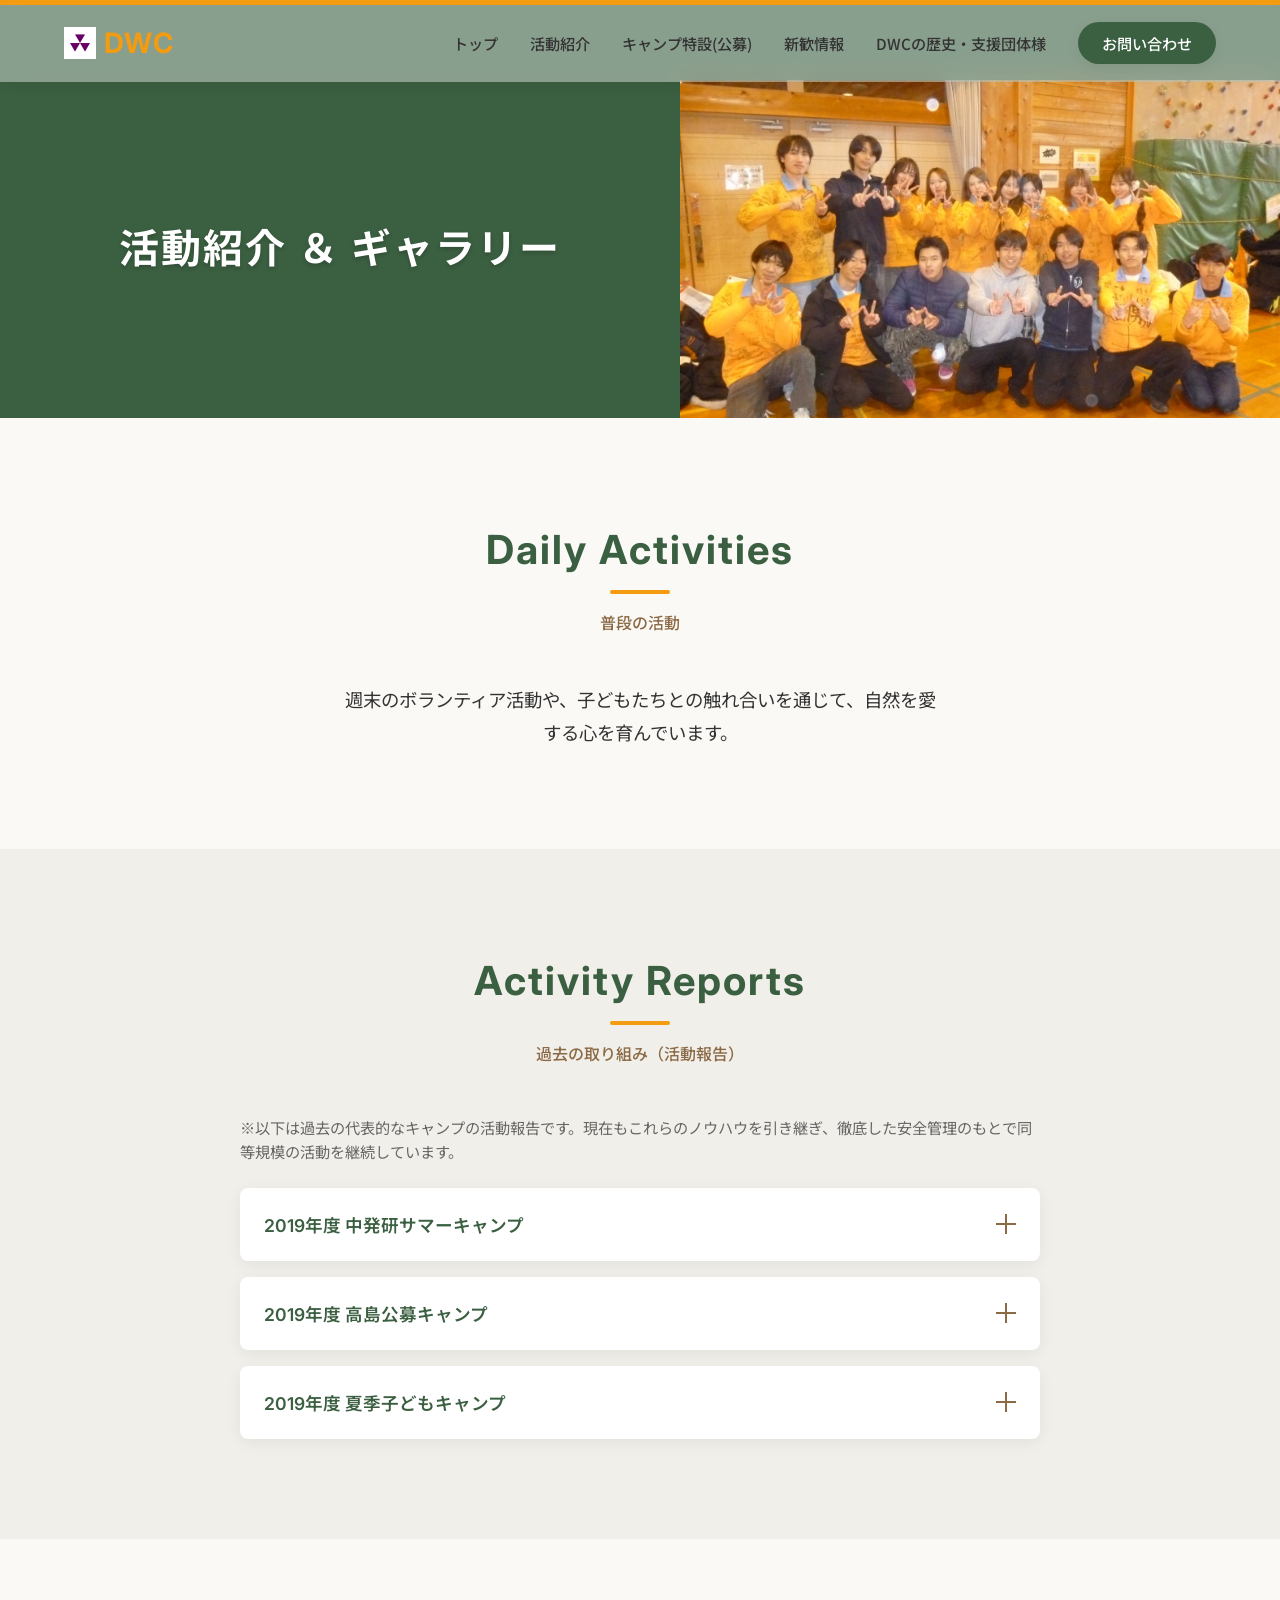
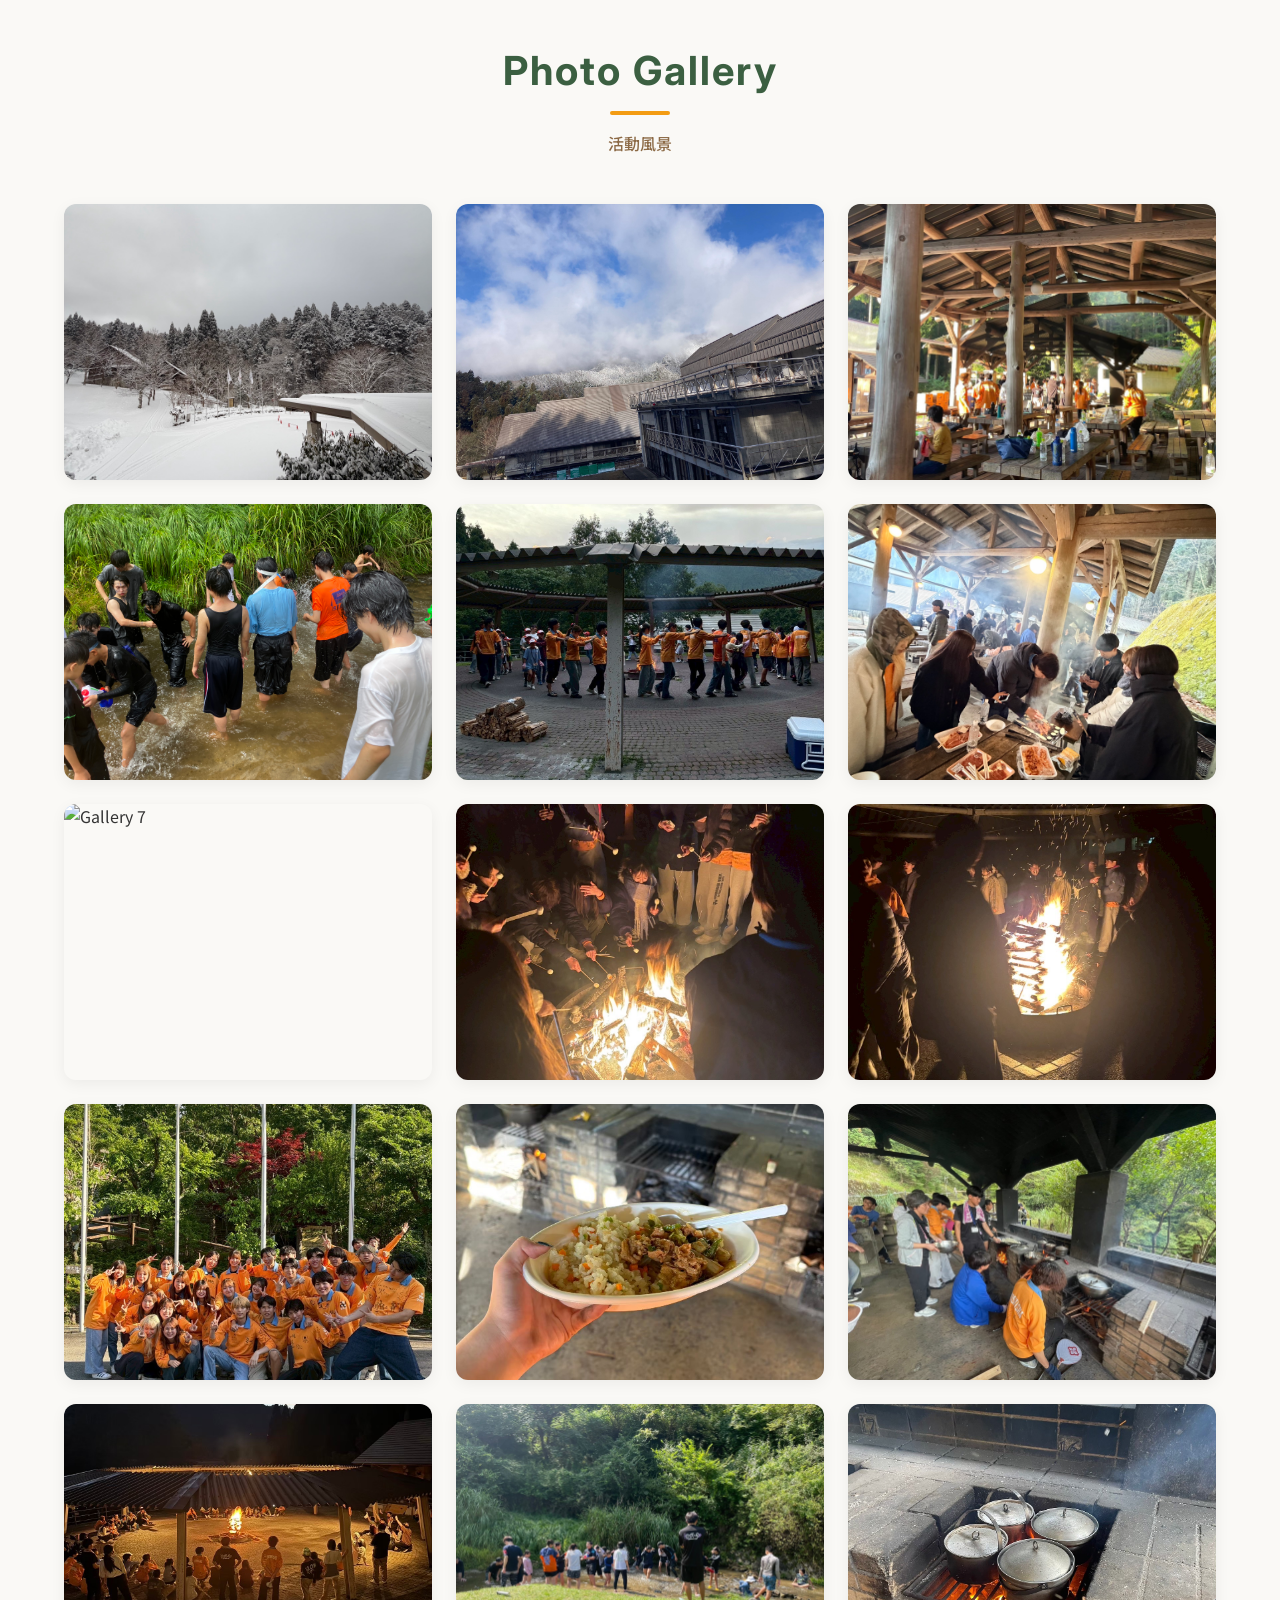
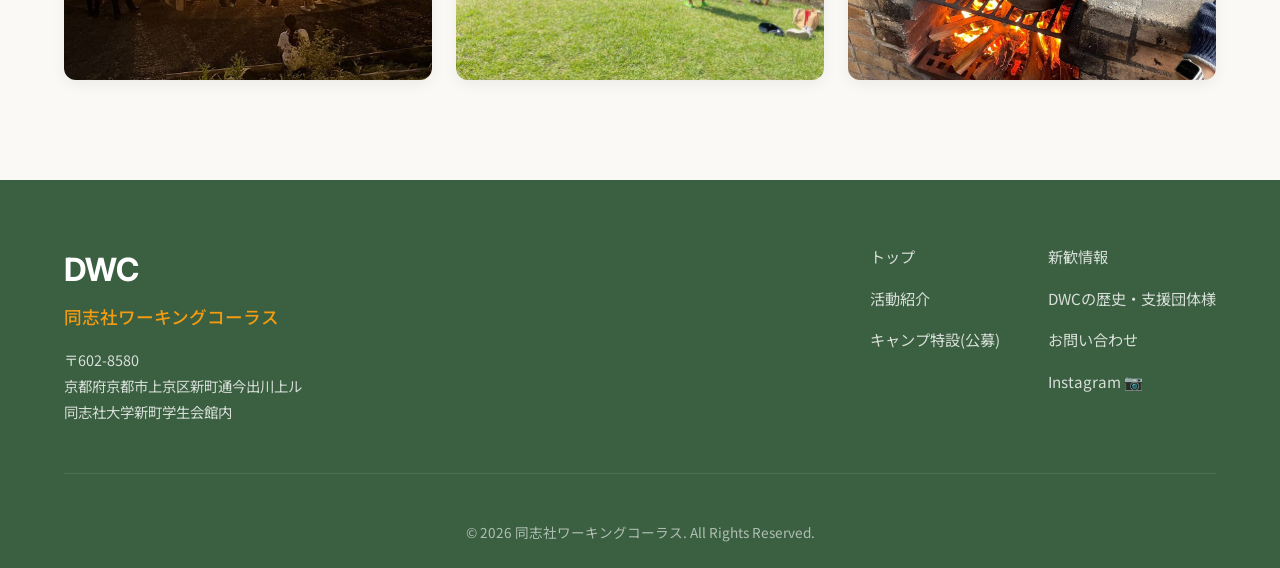
==== commit dd477f76: "Add files via upload" ====
--- a/about.html
+++ b/about.html
@@ -42,7 +42,7 @@
                     <h2 class="section-title">Daily Activities</h2>
                     <p class="section-subtitle">普段の活動</p>
                 </div>
-                <p class="daily-desc">週末のハイキングや、子どもたちとの触れ合いを通じて、自然を愛する心を育んでいます。</p>
+                <p class="daily-desc">週末のボランティア活動や、子どもたちとの触れ合いを通じて、自然を愛する心を育んでいます。</p>
             </div>
         </section>
 
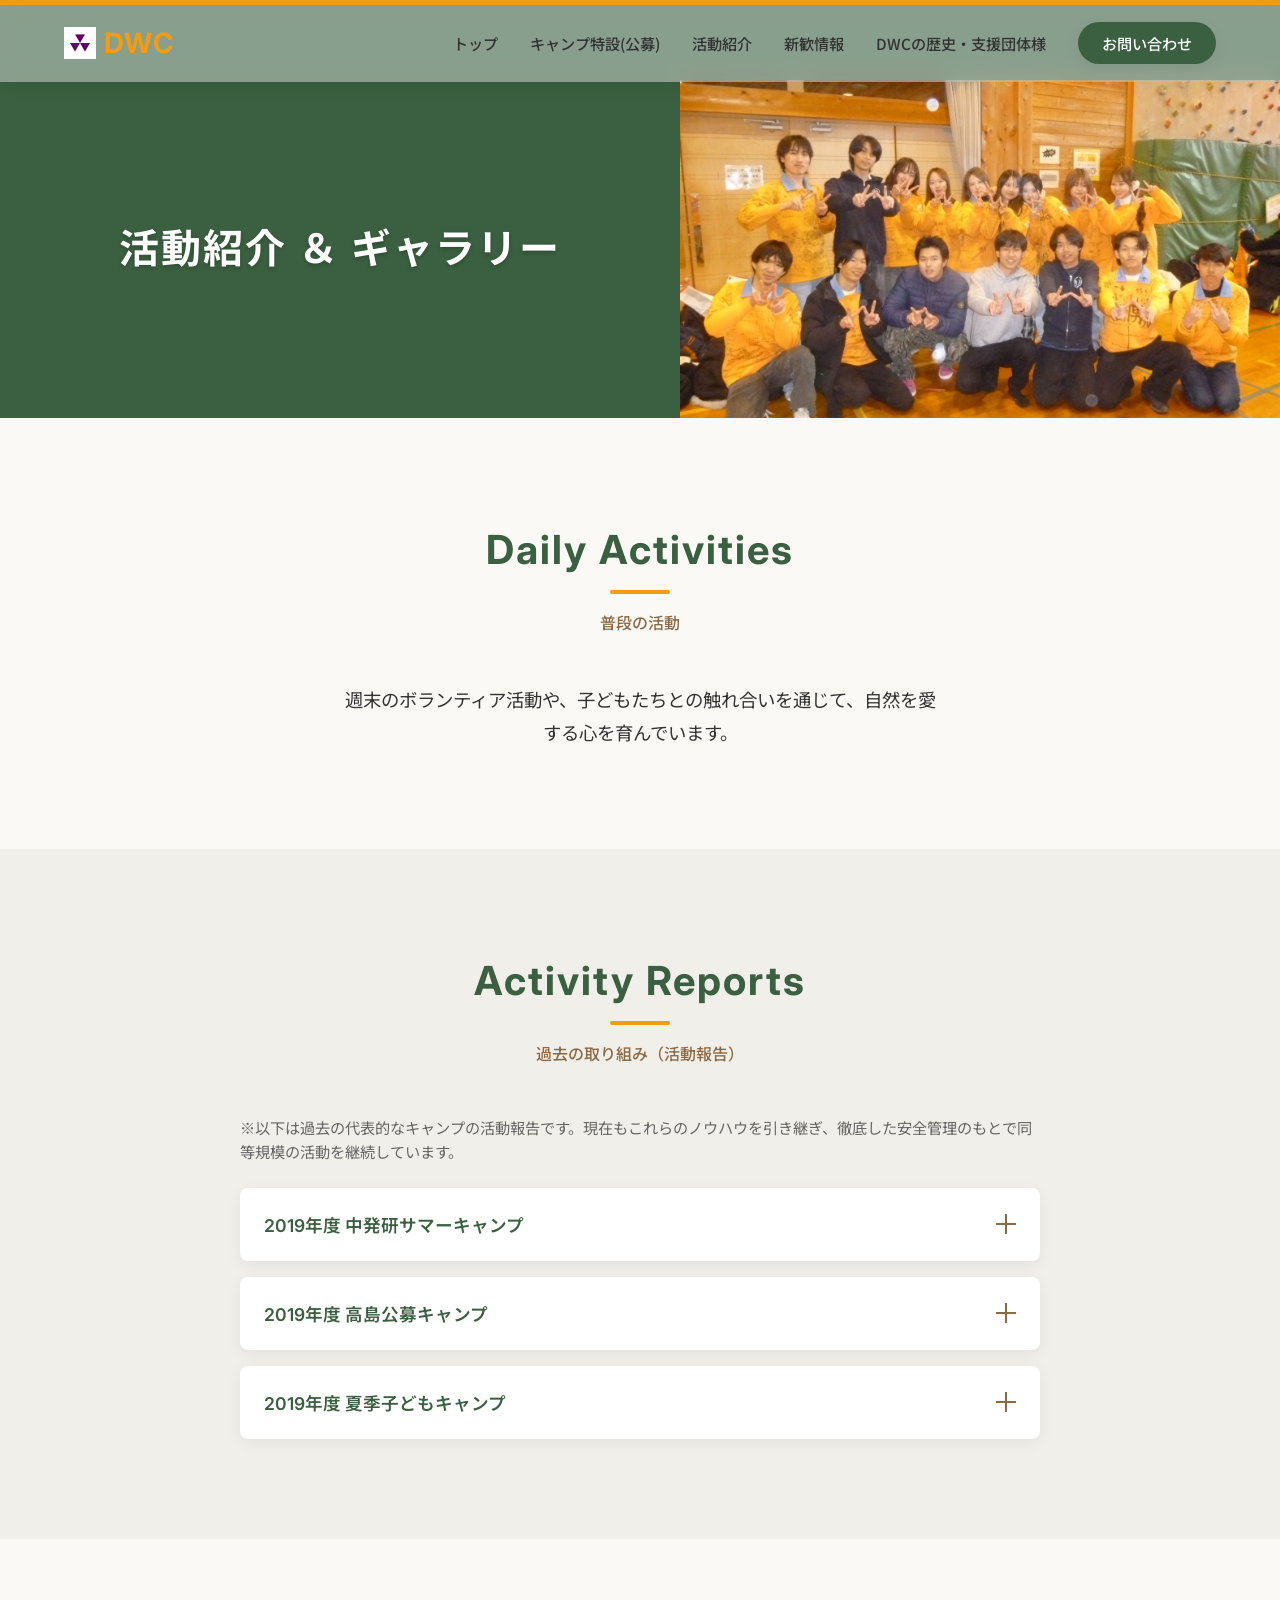
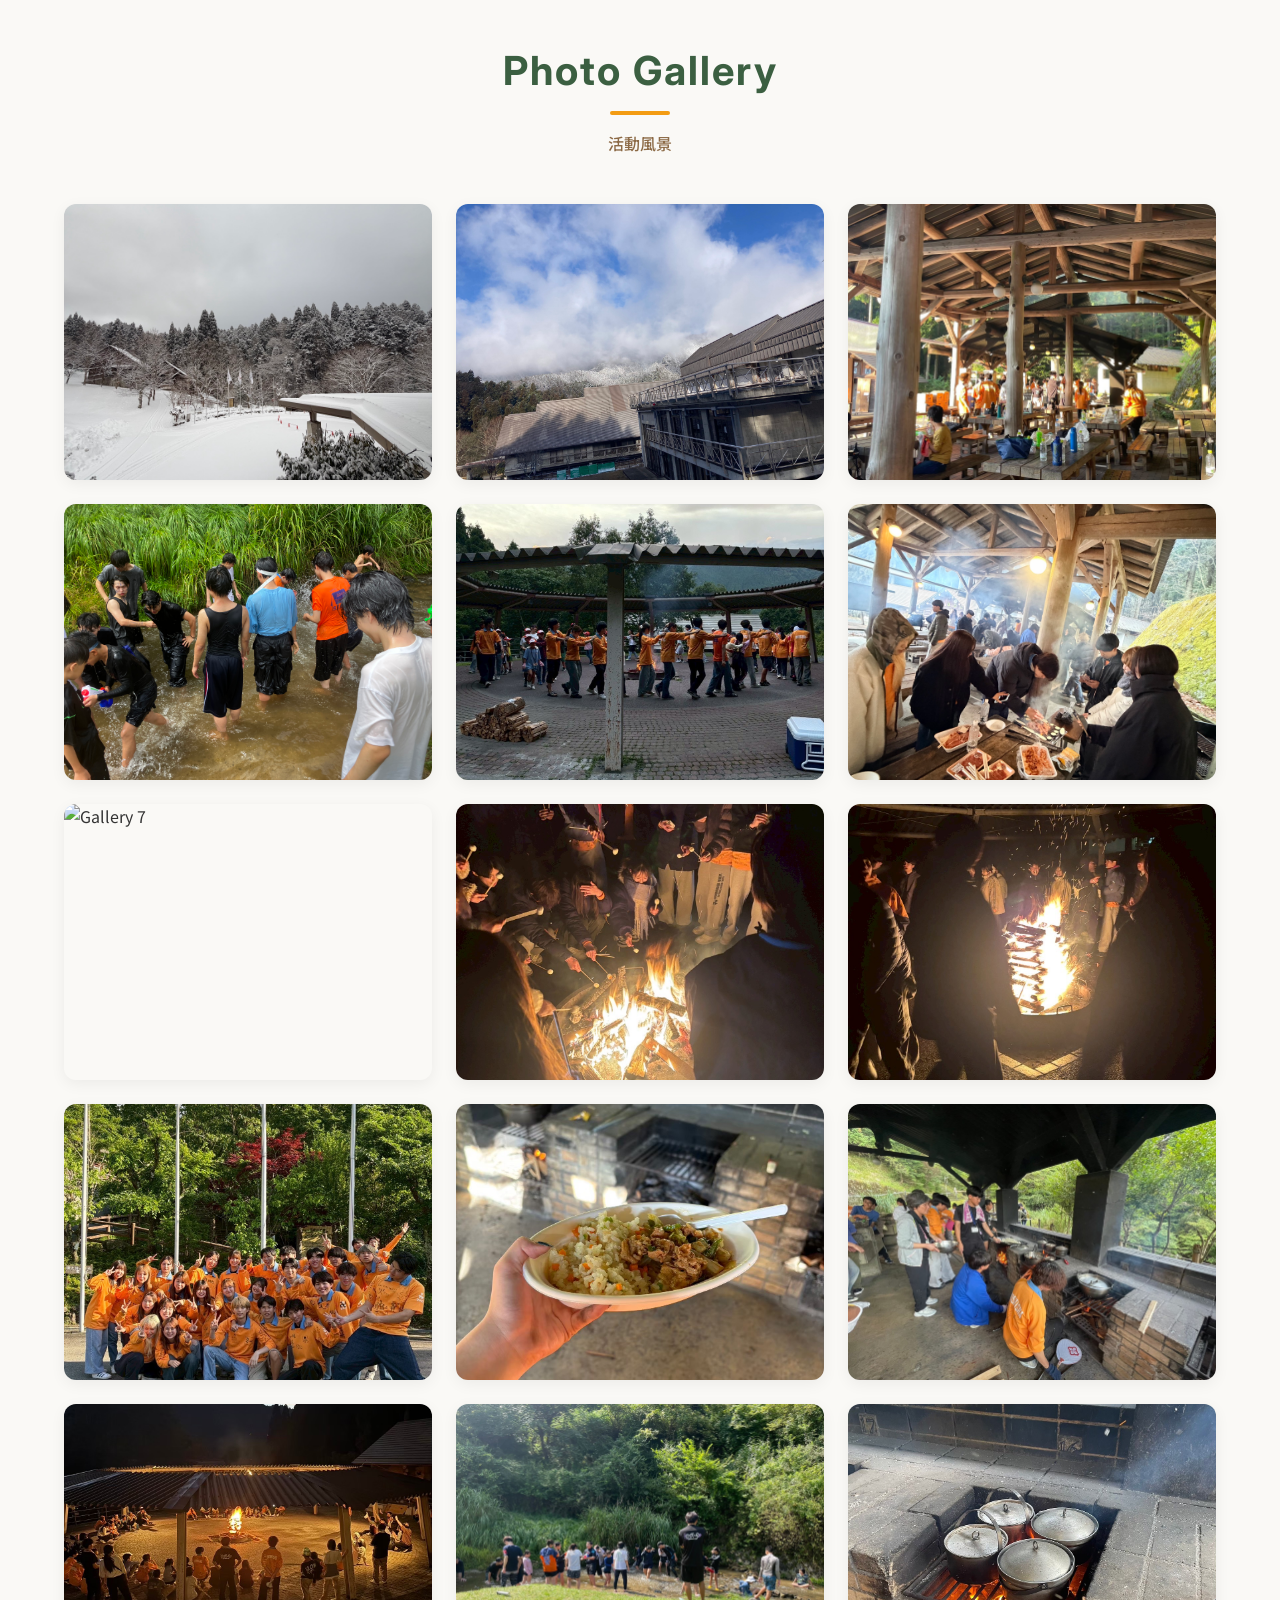
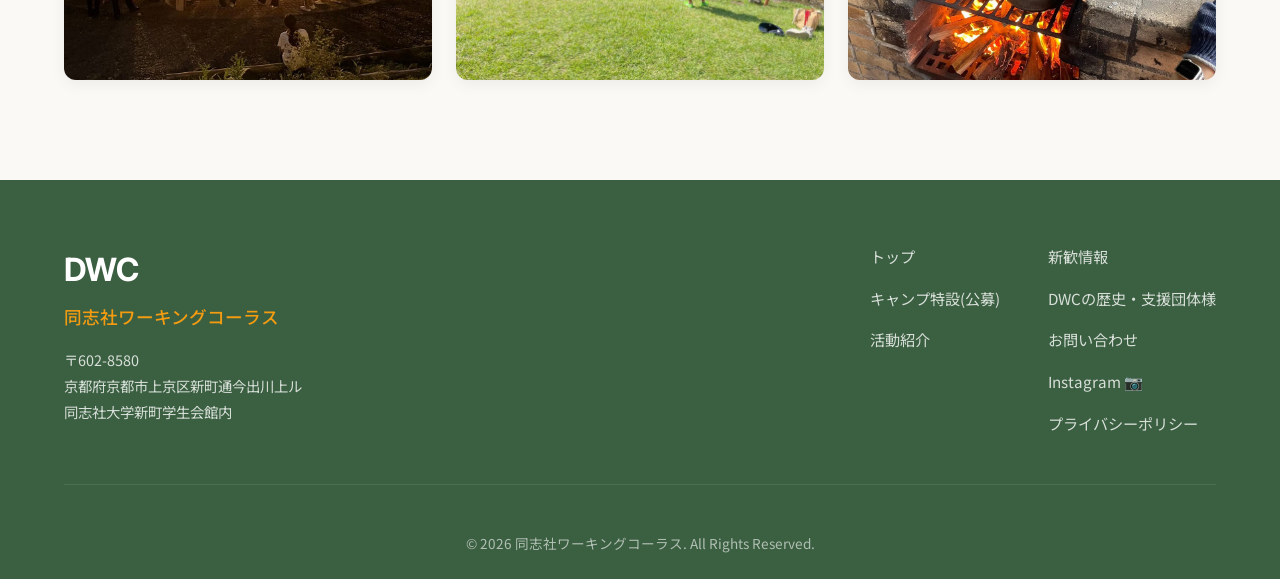
==== commit a65cea87: "Add files via upload" ====
--- a/about.html
+++ b/about.html
@@ -1,142 +1,142 @@
-<!DOCTYPE html>
-<html lang="ja">
-<head>
-    <meta charset="UTF-8">
-    <meta name="viewport" content="width=device-width, initial-scale=1.0">
-    <title>活動紹介 ＆ ギャラリー - 同志社ワーキングコーラス (DWC)</title>
-    <meta name="description" content="同志社ワーキングコーラス（DWC）の普段の活動や、過去のキャンプ活動報告、活動風景のフォトギャラリーをご紹介します。">
-    <!-- Google Fonts: Inter and Noto Sans JP -->
-    <link rel="preconnect" href="https://fonts.googleapis.com">
-    <link rel="preconnect" href="https://fonts.gstatic.com" crossorigin>
-    <link href="https://fonts.googleapis.com/css2?family=Inter:wght@400;600;700&family=Noto+Sans+JP:wght@400;500;700&display=swap" rel="stylesheet">
-    <link rel="stylesheet" href="style.css">
-    <meta property="og:site_name" content="同志社ワーキングコーラス (DWC)">
-    <script type="application/ld+json">
-    {
-      "@context": "https://schema.org",
-      "@type": "WebSite",
-      "name": "同志社ワーキングコーラス (DWC)",
-      "url": "https://doshisha-working-chorus.github.io/dwc-web/"
-    }
-    </script>
-    <link rel="icon" href="assets/favicon.svg" type="image/svg+xml">
-</head>
-<body>
-    <div id="header-container"></div>
-
-    <main>
-        <!-- Page Header -->
-        <section class="page-header-split">
-            <div class="header-text">
-                <h1 class="page-title fade-in-up">活動紹介 ＆ ギャラリー</h1>
-            </div>
-            <div class="header-image">
-                <img src="assets/bg-about.png" alt="活動紹介 ＆ ギャラリー">
-            </div>
-        </section>
-
-        <!-- Daily Activities Section -->
-        <section class="daily-activities section-padding">
-            <div class="container text-center">
-                <div class="section-header">
-                    <h2 class="section-title">Daily Activities</h2>
-                    <p class="section-subtitle">普段の活動</p>
-                </div>
-                <p class="daily-desc">週末のボランティア活動や、子どもたちとの触れ合いを通じて、自然を愛する心を育んでいます。</p>
-            </div>
-        </section>
-
-        <!-- Past Activities Section (Accordion) -->
-        <section class="past-activities section-padding bg-light">
-            <div class="container">
-                <div class="section-header">
-                    <h2 class="section-title">Activity Reports</h2>
-                    <p class="section-subtitle">過去の取り組み（活動報告）</p>
-                </div>
-                <div class="accordion-container">
-                    <p style="color: var(--color-text-light); font-size: 0.95rem; margin-bottom: 8px;">※以下は過去の代表的なキャンプの活動報告です。現在もこれらのノウハウを引き継ぎ、徹底した安全管理のもとで同等規模の活動を継続しています。</p>
-                    <!-- Item 1 -->
-                    <div class="accordion-item">
-                        <button class="accordion-header" aria-expanded="false">
-                            <span class="accordion-title">2019年度 中発研サマーキャンプ</span>
-                            <span class="accordion-icon"></span>
-                        </button>
-                        <div class="accordion-content">
-                            <div class="accordion-body">
-                                <p class="activity-meta"><strong>日程:</strong> 8月20-22日 / <strong>場所:</strong> 花背山の家 / <strong>人数:</strong> 子ども80名、DWC65名。</p>
-                                <blockquote class="activity-quote">
-                                    <p>「天候に恵まれない時間帯もありましたが、全力で楽しんでくれる子どもたちや大学生の姿が見れ、とても嬉しかったです。キャンプの最後には泣いてくれる子どもや大学生がたくさんいて、このキャンプをつくれて本当に良かったと思いました。」</p>
-                                    <cite>― 責任者（山下明日香）</cite>
-                                </blockquote>
-                            </div>
-                        </div>
-                    </div>
-                    <!-- Item 2 -->
-                    <div class="accordion-item">
-                        <button class="accordion-header" aria-expanded="false">
-                            <span class="accordion-title">2019年度 高島公募キャンプ</span>
-                            <span class="accordion-icon"></span>
-                        </button>
-                        <div class="accordion-content">
-                            <div class="accordion-body">
-                                <p class="activity-meta"><strong>日程:</strong> 8月17-18日 / <strong>場所:</strong> 滋賀県高島市高島キャンプ場 / <strong>人数:</strong> 子供20人 DWC40人。</p>
-                                <blockquote class="activity-quote">
-                                    <p>「今年の高島公募キャンプでは、ディズニー作品をモチーフに工夫を凝らしました。電気・ガス・水道がなく普段の生活とは離れた環境での活動は子供たちにとって成長していく上での1つの大切な経験になったのではないかなと思っています。」</p>
-                                    <cite>― 責任者（古川遼）</cite>
-                                </blockquote>
-                            </div>
-                        </div>
-                    </div>
-                    <!-- Item 3 -->
-                    <div class="accordion-item">
-                        <button class="accordion-header" aria-expanded="false">
-                            <span class="accordion-title">2019年度 夏季子どもキャンプ</span>
-                            <span class="accordion-icon"></span>
-                        </button>
-                        <div class="accordion-content">
-                            <div class="accordion-body">
-                                <p class="activity-meta"><strong>日程:</strong> 8月12-14日 / <strong>場所:</strong> 花背山の家 / <strong>人数:</strong> 子ども50人 DWC約40人。</p>
-                                <blockquote class="activity-quote">
-                                    <p>「ウォークラリーや飯盒炊飯、キャンプファイヤーに川遊びと、普段体験出来ない内容がギッシリ詰まったプログラムでした。元気な子が多く、どの活動も熱心に取り組んでくれた子供たちのおかげであると確信しております。」</p>
-                                    <cite>― 責任者（藤岡明登）</cite>
-                                </blockquote>
-                            </div>
-                        </div>
-                    </div>
-                </div>
-            </div>
-        </section>
-
-        <!-- Gallery Section -->
-        <section class="gallery section-padding">
-            <div class="container">
-                <div class="section-header">
-                    <h2 class="section-title">Photo Gallery</h2>
-                    <p class="section-subtitle">活動風景</p>
-                </div>
-                <div class="gallery-grid">
-                    <div class="gallery-item"><img src="assets/gallery1.png" alt="Gallery 1" style="width:100%; height:100%; object-fit:cover;"></div>
-                    <div class="gallery-item"><img src="assets/gallery2.png" alt="Gallery 2" style="width:100%; height:100%; object-fit:cover;"></div>
-                    <div class="gallery-item"><img src="assets/gallery3.jpg" alt="Gallery 3" style="width:100%; height:100%; object-fit:cover;"></div>
-                    <div class="gallery-item"><img src="assets/gallery4.png" alt="Gallery 4" style="width:100%; height:100%; object-fit:cover;"></div>
-                    <div class="gallery-item"><img src="assets/gallery5.png" alt="Gallery 5" style="width:100%; height:100%; object-fit:cover;"></div>
-                    <div class="gallery-item"><img src="assets/gallery6.png" alt="Gallery 6" style="width:100%; height:100%; object-fit:cover;"></div>
-                    <div class="gallery-item"><img src="assets/gallery7.png" alt="Gallery 7" style="width:100%; height:100%; object-fit:cover;"></div>
-                    <div class="gallery-item"><img src="assets/gallery8.png" alt="Gallery 8" style="width:100%; height:100%; object-fit:cover;"></div>
-                    <div class="gallery-item"><img src="assets/gallery9.png" alt="Gallery 9" style="width:100%; height:100%; object-fit:cover;"></div>
-                    <div class="gallery-item"><img src="assets/gallery10.png" alt="Gallery 10" style="width:100%; height:100%; object-fit:cover;"></div>
-                    <div class="gallery-item"><img src="assets/gallery11.jpg" alt="Gallery 11" style="width:100%; height:100%; object-fit:cover;"></div>
-                    <div class="gallery-item"><img src="assets/gallery12.jpg" alt="Gallery 12" style="width:100%; height:100%; object-fit:cover;"></div>
-                    <div class="gallery-item"><img src="assets/gallery13.jpg" alt="Gallery 13" style="width:100%; height:100%; object-fit:cover;"></div>
-                    <div class="gallery-item"><img src="assets/gallery14.jpg" alt="Gallery 14" style="width:100%; height:100%; object-fit:cover;"></div>
-                    <div class="gallery-item"><img src="assets/gallery15.jpg" alt="Gallery 15" style="width:100%; height:100%; object-fit:cover;"></div>
-                </div>
-            </div>
-        </section>
-    </main>
-
-    <div id="footer-container"></div>
-
-    <script src="script.js"></script>
-</body>
-</html>
+<!DOCTYPE html>
+<html lang="ja">
+<head>
+    <meta charset="UTF-8">
+    <meta name="viewport" content="width=device-width, initial-scale=1.0">
+    <title>活動紹介 ＆ ギャラリー - 同志社ワーキングコーラス (DWC)</title>
+    <meta name="description" content="同志社ワーキングコーラス（DWC）の普段の活動や、過去のキャンプ活動報告、活動風景のフォトギャラリーをご紹介します。">
+    <!-- Google Fonts: Inter and Noto Sans JP -->
+    <link rel="preconnect" href="https://fonts.googleapis.com">
+    <link rel="preconnect" href="https://fonts.gstatic.com" crossorigin>
+    <link href="https://fonts.googleapis.com/css2?family=Inter:wght@400;600;700&family=Noto+Sans+JP:wght@400;500;700&display=swap" rel="stylesheet">
+    <link rel="stylesheet" href="style.css">
+    <meta property="og:site_name" content="同志社ワーキングコーラス (DWC)">
+    <script type="application/ld+json">
+    {
+      "@context": "https://schema.org",
+      "@type": "WebSite",
+      "name": "同志社ワーキングコーラス (DWC)",
+      "url": "https://doshisha-working-chorus.github.io/dwc-web/"
+    }
+    </script>
+    <link rel="icon" href="assets/favicon.svg" type="image/svg+xml">
+</head>
+<body>
+    <div id="header-container"></div>
+
+    <main>
+        <!-- Page Header -->
+        <section class="page-header-split">
+            <div class="header-text">
+                <h1 class="page-title fade-in-up">活動紹介 ＆ ギャラリー</h1>
+            </div>
+            <div class="header-image">
+                <img src="assets/bg-about.png" alt="活動紹介 ＆ ギャラリー">
+            </div>
+        </section>
+
+        <!-- Daily Activities Section -->
+        <section class="daily-activities section-padding">
+            <div class="container text-center">
+                <div class="section-header">
+                    <h2 class="section-title">Daily Activities</h2>
+                    <p class="section-subtitle">普段の活動</p>
+                </div>
+                <p class="daily-desc">週末のボランティア活動や、子どもたちとの触れ合いを通じて、自然を愛する心を育んでいます。</p>
+            </div>
+        </section>
+
+        <!-- Past Activities Section (Accordion) -->
+        <section class="past-activities section-padding bg-light">
+            <div class="container">
+                <div class="section-header">
+                    <h2 class="section-title">Activity Reports</h2>
+                    <p class="section-subtitle">過去の取り組み（活動報告）</p>
+                </div>
+                <div class="accordion-container">
+                    <p style="color: var(--color-text-light); font-size: 0.95rem; margin-bottom: 8px;">※以下は過去の代表的なキャンプの活動報告です。現在もこれらのノウハウを引き継ぎ、徹底した安全管理のもとで同等規模の活動を継続しています。</p>
+                    <!-- Item 1 -->
+                    <div class="accordion-item">
+                        <button class="accordion-header" aria-expanded="false">
+                            <span class="accordion-title">2019年度 中発研サマーキャンプ</span>
+                            <span class="accordion-icon"></span>
+                        </button>
+                        <div class="accordion-content">
+                            <div class="accordion-body">
+                                <p class="activity-meta"><strong>日程:</strong> 8月20-22日 / <strong>場所:</strong> 花背山の家 / <strong>人数:</strong> 子ども80名、DWC65名。</p>
+                                <blockquote class="activity-quote">
+                                    <p>「天候に恵まれない時間帯もありましたが、全力で楽しんでくれる子どもたちや大学生の姿が見れ、とても嬉しかったです。キャンプの最後には泣いてくれる子どもや大学生がたくさんいて、このキャンプをつくれて本当に良かったと思いました。」</p>
+                                    <cite>― 責任者（山下明日香）</cite>
+                                </blockquote>
+                            </div>
+                        </div>
+                    </div>
+                    <!-- Item 2 -->
+                    <div class="accordion-item">
+                        <button class="accordion-header" aria-expanded="false">
+                            <span class="accordion-title">2019年度 高島公募キャンプ</span>
+                            <span class="accordion-icon"></span>
+                        </button>
+                        <div class="accordion-content">
+                            <div class="accordion-body">
+                                <p class="activity-meta"><strong>日程:</strong> 8月17-18日 / <strong>場所:</strong> 滋賀県高島市高島キャンプ場 / <strong>人数:</strong> 子供20人 DWC40人。</p>
+                                <blockquote class="activity-quote">
+                                    <p>「今年の高島公募キャンプでは、ディズニー作品をモチーフに工夫を凝らしました。電気・ガス・水道がなく普段の生活とは離れた環境での活動は子供たちにとって成長していく上での1つの大切な経験になったのではないかなと思っています。」</p>
+                                    <cite>― 責任者（古川遼）</cite>
+                                </blockquote>
+                            </div>
+                        </div>
+                    </div>
+                    <!-- Item 3 -->
+                    <div class="accordion-item">
+                        <button class="accordion-header" aria-expanded="false">
+                            <span class="accordion-title">2019年度 夏季子どもキャンプ</span>
+                            <span class="accordion-icon"></span>
+                        </button>
+                        <div class="accordion-content">
+                            <div class="accordion-body">
+                                <p class="activity-meta"><strong>日程:</strong> 8月12-14日 / <strong>場所:</strong> 花背山の家 / <strong>人数:</strong> 子ども50人 DWC約40人。</p>
+                                <blockquote class="activity-quote">
+                                    <p>「ウォークラリーや飯盒炊飯、キャンプファイヤーに川遊びと、普段体験出来ない内容がギッシリ詰まったプログラムでした。元気な子が多く、どの活動も熱心に取り組んでくれた子供たちのおかげであると確信しております。」</p>
+                                    <cite>― 責任者（藤岡明登）</cite>
+                                </blockquote>
+                            </div>
+                        </div>
+                    </div>
+                </div>
+            </div>
+        </section>
+
+        <!-- Gallery Section -->
+        <section class="gallery section-padding">
+            <div class="container">
+                <div class="section-header">
+                    <h2 class="section-title">Photo Gallery</h2>
+                    <p class="section-subtitle">活動風景</p>
+                </div>
+                <div class="gallery-grid">
+                    <div class="gallery-item"><img src="assets/gallery1.png" alt="Gallery 1" style="width:100%; height:100%; object-fit:cover;"></div>
+                    <div class="gallery-item"><img src="assets/gallery2.png" alt="Gallery 2" style="width:100%; height:100%; object-fit:cover;"></div>
+                    <div class="gallery-item"><img src="assets/gallery3.jpg" alt="Gallery 3" style="width:100%; height:100%; object-fit:cover;"></div>
+                    <div class="gallery-item"><img src="assets/gallery4.png" alt="Gallery 4" style="width:100%; height:100%; object-fit:cover;"></div>
+                    <div class="gallery-item"><img src="assets/gallery5.png" alt="Gallery 5" style="width:100%; height:100%; object-fit:cover;"></div>
+                    <div class="gallery-item"><img src="assets/gallery6.png" alt="Gallery 6" style="width:100%; height:100%; object-fit:cover;"></div>
+                    <div class="gallery-item"><img src="assets/gallery7.png" alt="Gallery 7" style="width:100%; height:100%; object-fit:cover;"></div>
+                    <div class="gallery-item"><img src="assets/gallery8.png" alt="Gallery 8" style="width:100%; height:100%; object-fit:cover;"></div>
+                    <div class="gallery-item"><img src="assets/gallery9.png" alt="Gallery 9" style="width:100%; height:100%; object-fit:cover;"></div>
+                    <div class="gallery-item"><img src="assets/gallery10.png" alt="Gallery 10" style="width:100%; height:100%; object-fit:cover;"></div>
+                    <div class="gallery-item"><img src="assets/gallery11.jpg" alt="Gallery 11" style="width:100%; height:100%; object-fit:cover;"></div>
+                    <div class="gallery-item"><img src="assets/gallery12.jpg" alt="Gallery 12" style="width:100%; height:100%; object-fit:cover;"></div>
+                    <div class="gallery-item"><img src="assets/gallery13.jpg" alt="Gallery 13" style="width:100%; height:100%; object-fit:cover;"></div>
+                    <div class="gallery-item"><img src="assets/gallery14.jpg" alt="Gallery 14" style="width:100%; height:100%; object-fit:cover;"></div>
+                    <div class="gallery-item"><img src="assets/gallery15.jpg" alt="Gallery 15" style="width:100%; height:100%; object-fit:cover;"></div>
+                </div>
+            </div>
+        </section>
+    </main>
+
+    <div id="footer-container"></div>
+
+    <script src="script.js"></script>
+</body>
+</html>
--- a/style.css
+++ b/style.css
@@ -275,6 +275,8 @@
 }
 
 .hero-title {
+    font-family: 'Zen Maru Gothic', 'Noto Sans JP', sans-serif;
+    font-weight: 700;
     font-size: 3.5rem;
     margin-bottom: 24px;
     text-shadow: 0 2px 4px rgba(0,0,0,0.5);
@@ -1125,6 +1127,38 @@
     color: var(--color-white);
 }
 
+/* Info Box */
+.info-box {
+    background-color: #f9f9f9;
+    border-left: 4px solid var(--color-accent);
+    padding: 24px;
+    border-radius: 8px;
+    box-shadow: var(--shadow-sm);
+}
+.info-box h3 {
+    color: var(--color-primary);
+    font-size: 1.25rem;
+    margin-bottom: 12px;
+}
+.info-box p {
+    margin-bottom: 12px;
+    color: var(--color-text);
+}
+.info-box ul {
+    list-style-type: none;
+    margin-bottom: 16px;
+    padding-left: 8px;
+}
+.info-box ul li {
+    margin-bottom: 8px;
+    color: var(--color-text);
+}
+.info-box .text-small {
+    font-size: 0.85rem;
+    color: var(--color-text-light);
+    margin-bottom: 0;
+}
+
 .form-container {
     max-width: 800px;
     margin: 0 auto;
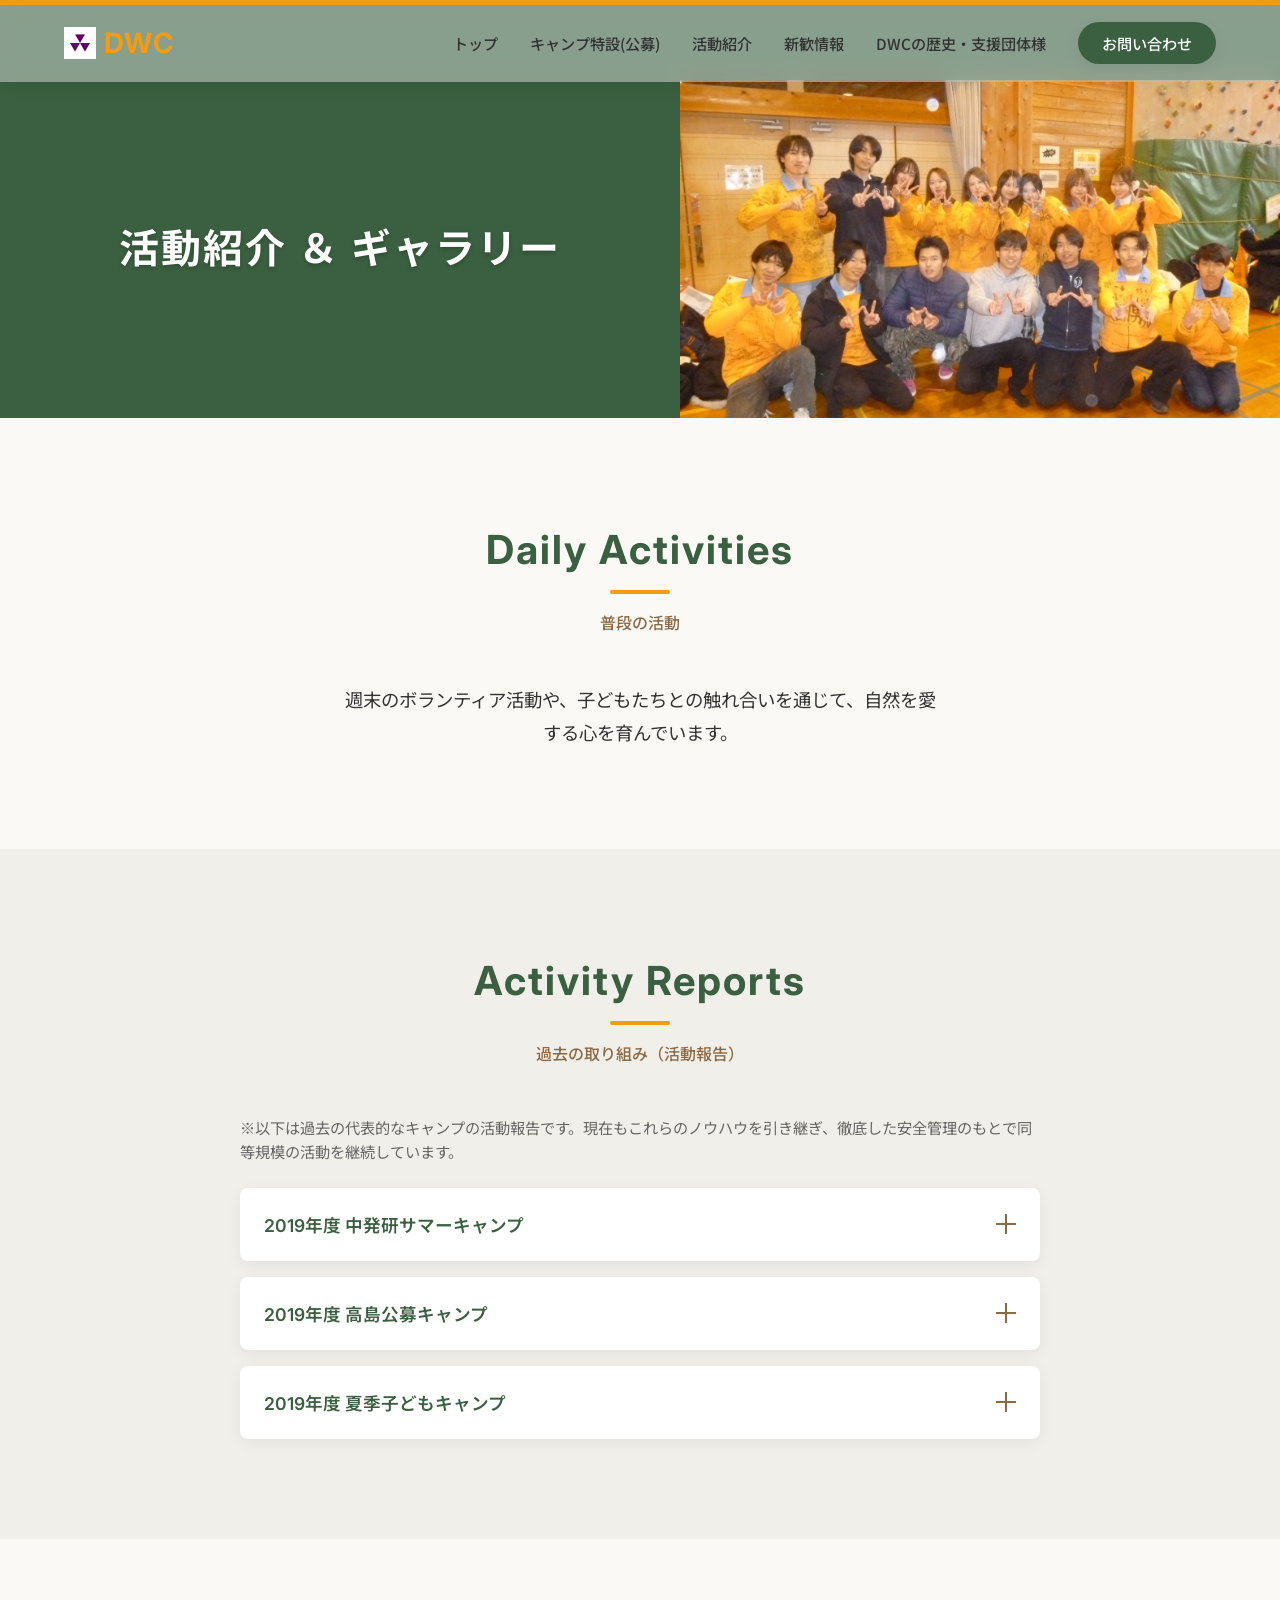
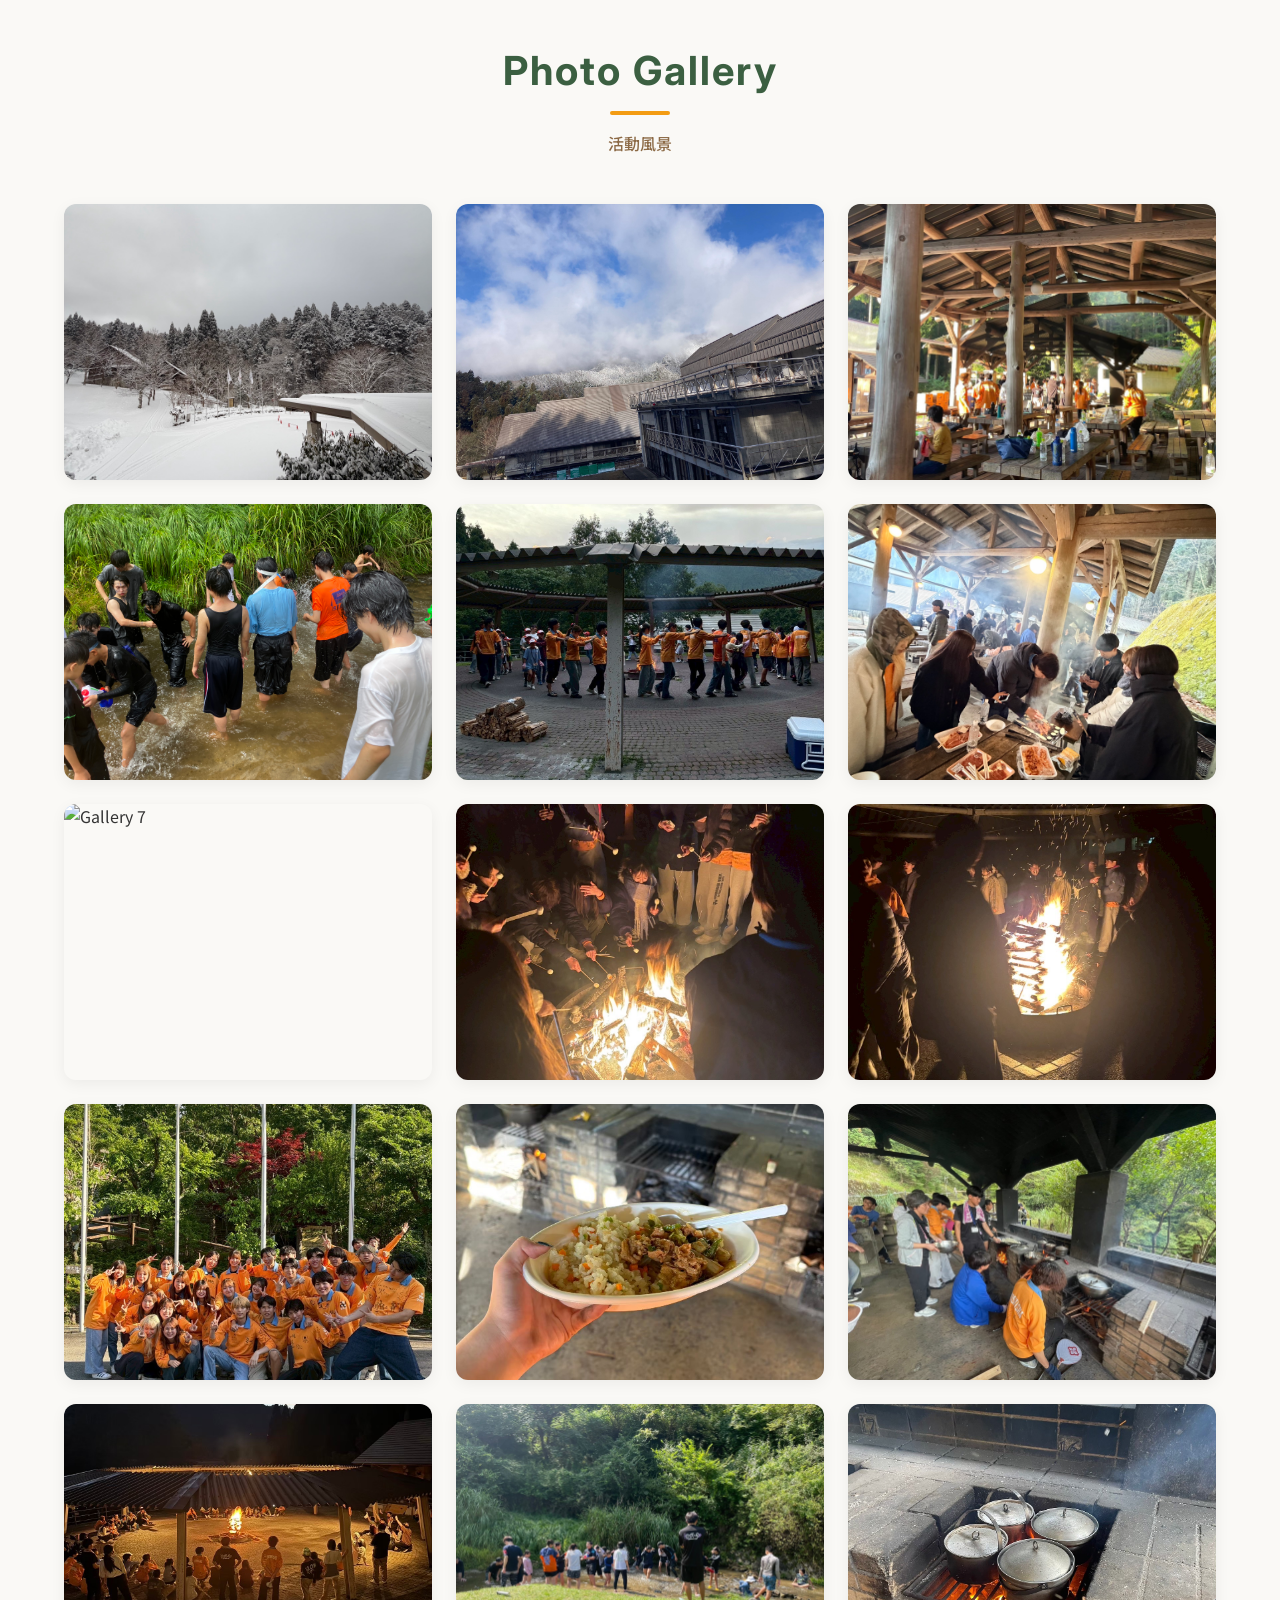
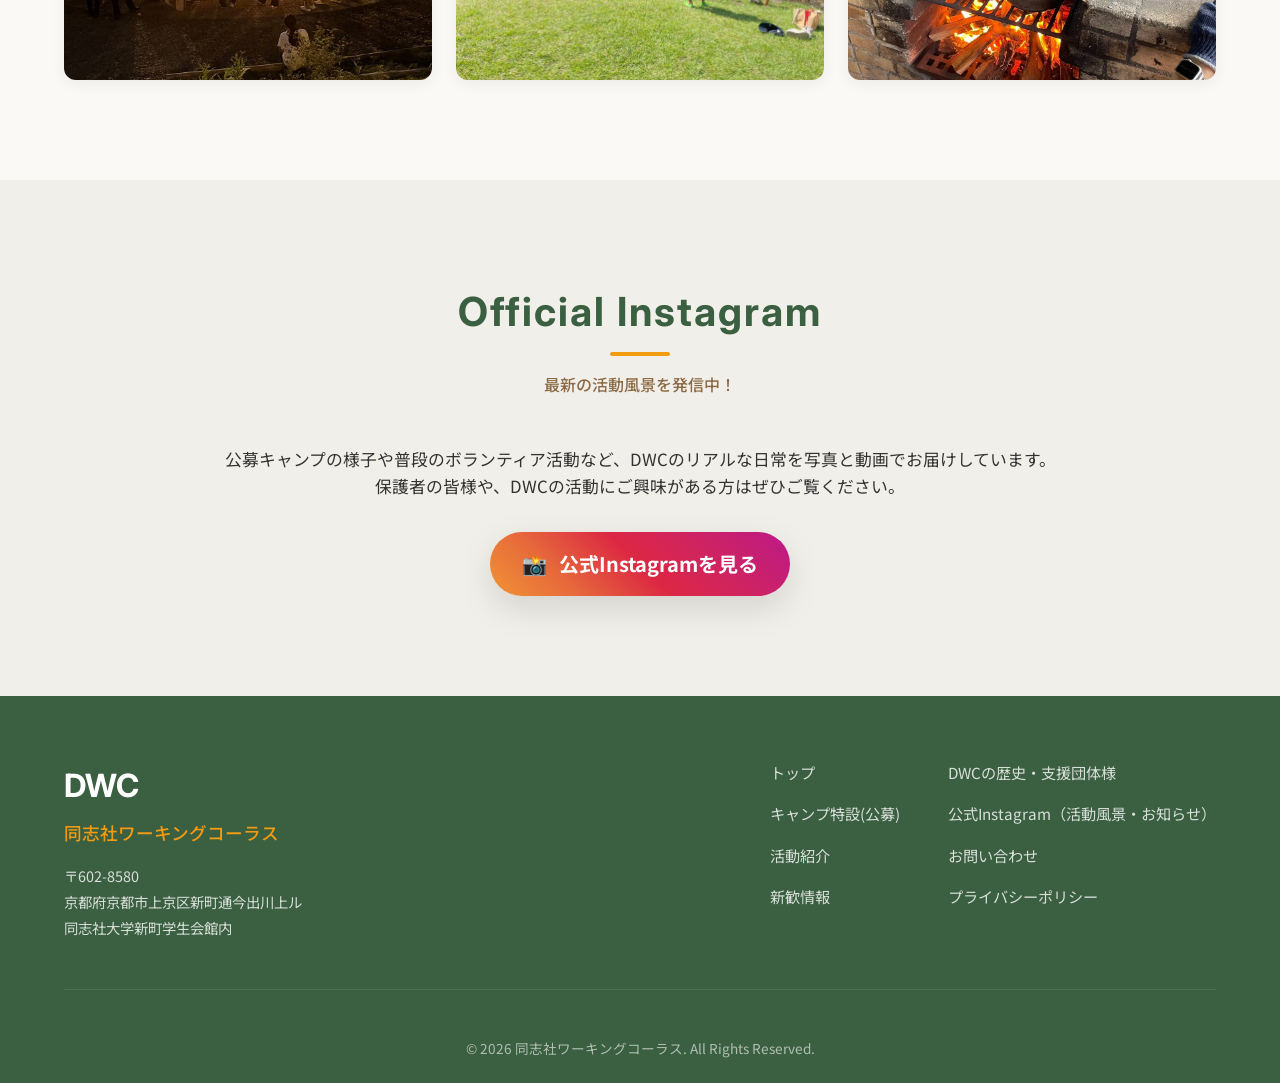
==== commit a1de5b57: "Add files via upload" ====
--- a/about.html
+++ b/about.html
@@ -133,6 +133,22 @@
                 </div>
             </div>
         </section>
+
+        <!-- Official SNS Section -->
+        <section class="official-sns-section section-padding bg-light" style="text-align: center;">
+            <div class="container">
+                <div class="section-header">
+                    <h2 class="section-title">Official Instagram</h2>
+                    <p class="section-subtitle">最新の活動風景を発信中！</p>
+                </div>
+                <p style="margin-bottom: 32px; color: var(--color-text); font-size: 1.05rem;">
+                    公募キャンプの様子や普段のボランティア活動など、DWCのリアルな日常を写真と動画でお届けしています。<br>保護者の皆様や、DWCの活動にご興味がある方はぜひご覧ください。
+                </p>
+                <a href="https://www.instagram.com/dwc_camp?igsh=a2xremhyOGsxbDZh&utm_source=qr" target="_blank" rel="noopener noreferrer" class="btn-large btn-instagram">
+                    <span class="btn-icon">📸</span> 公式Instagramを見る
+                </a>
+            </div>
+        </section>
     </main>
 
     <div id="footer-container"></div>
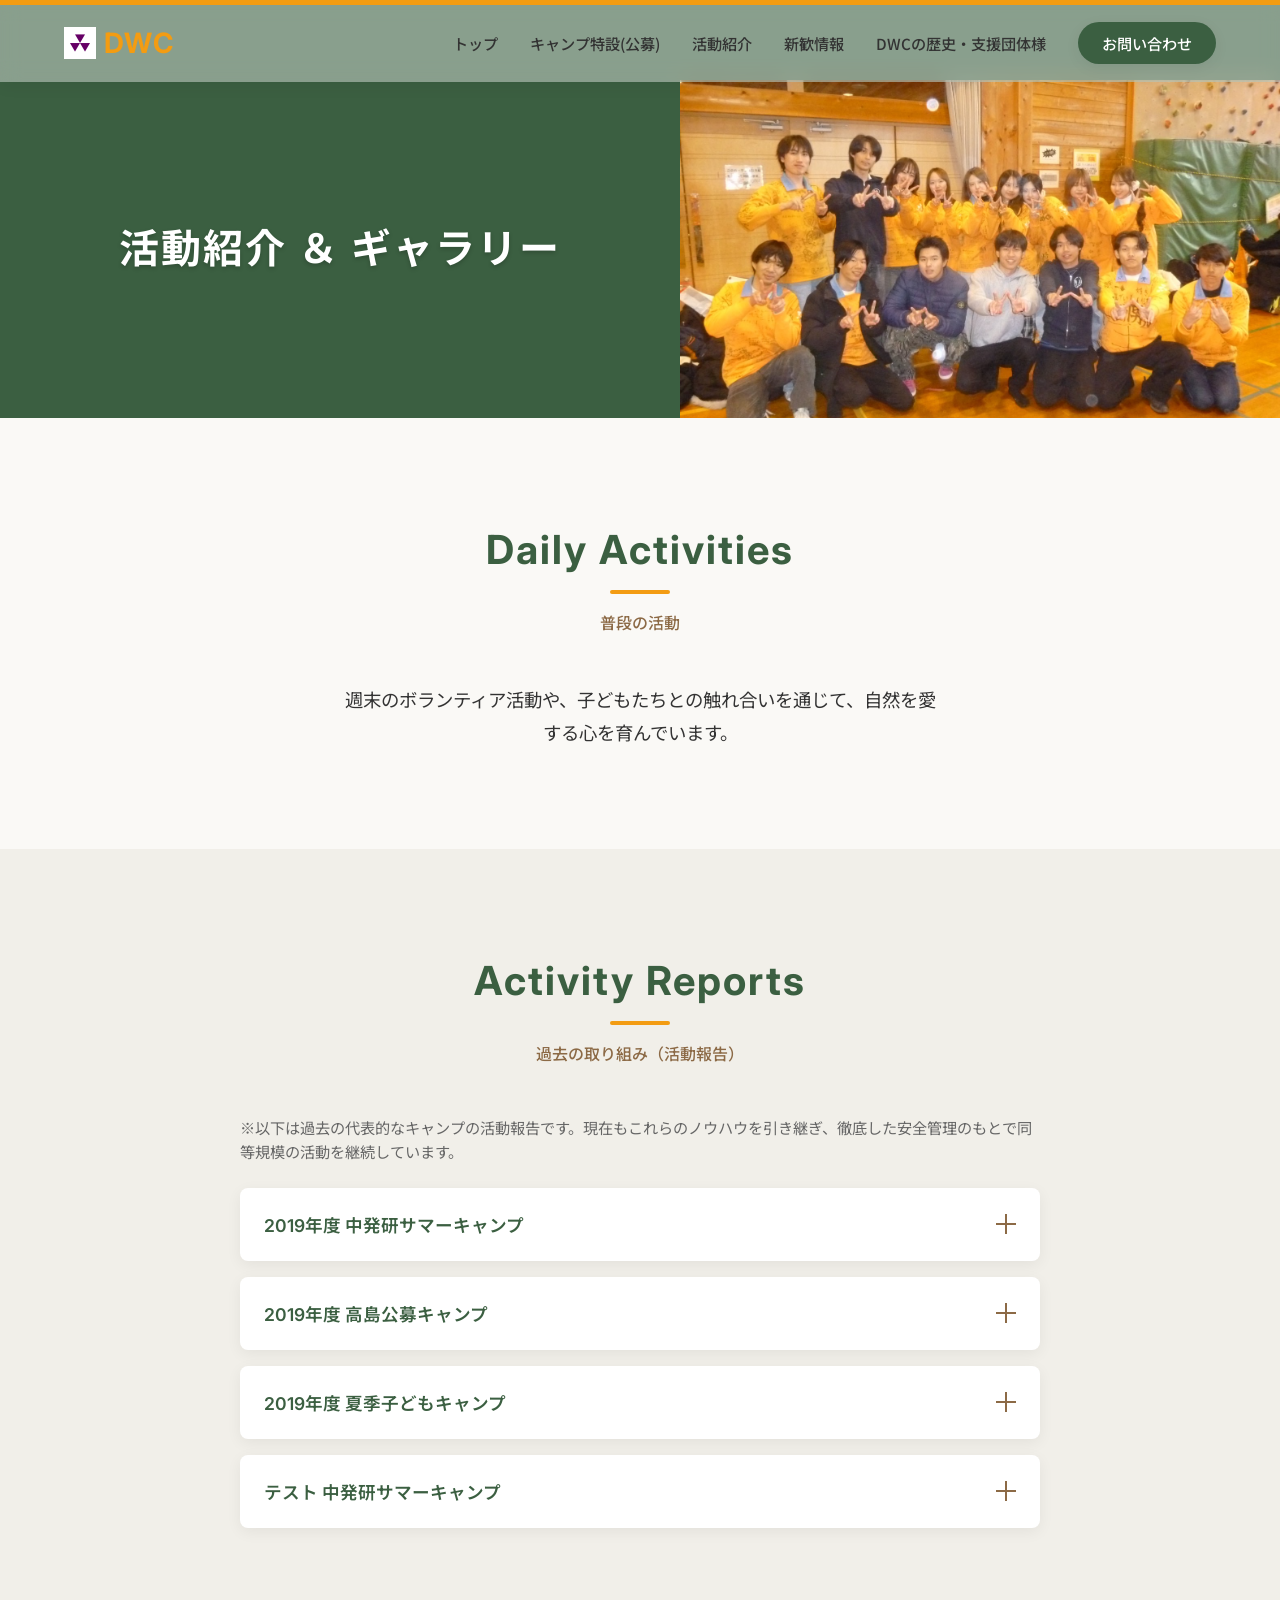
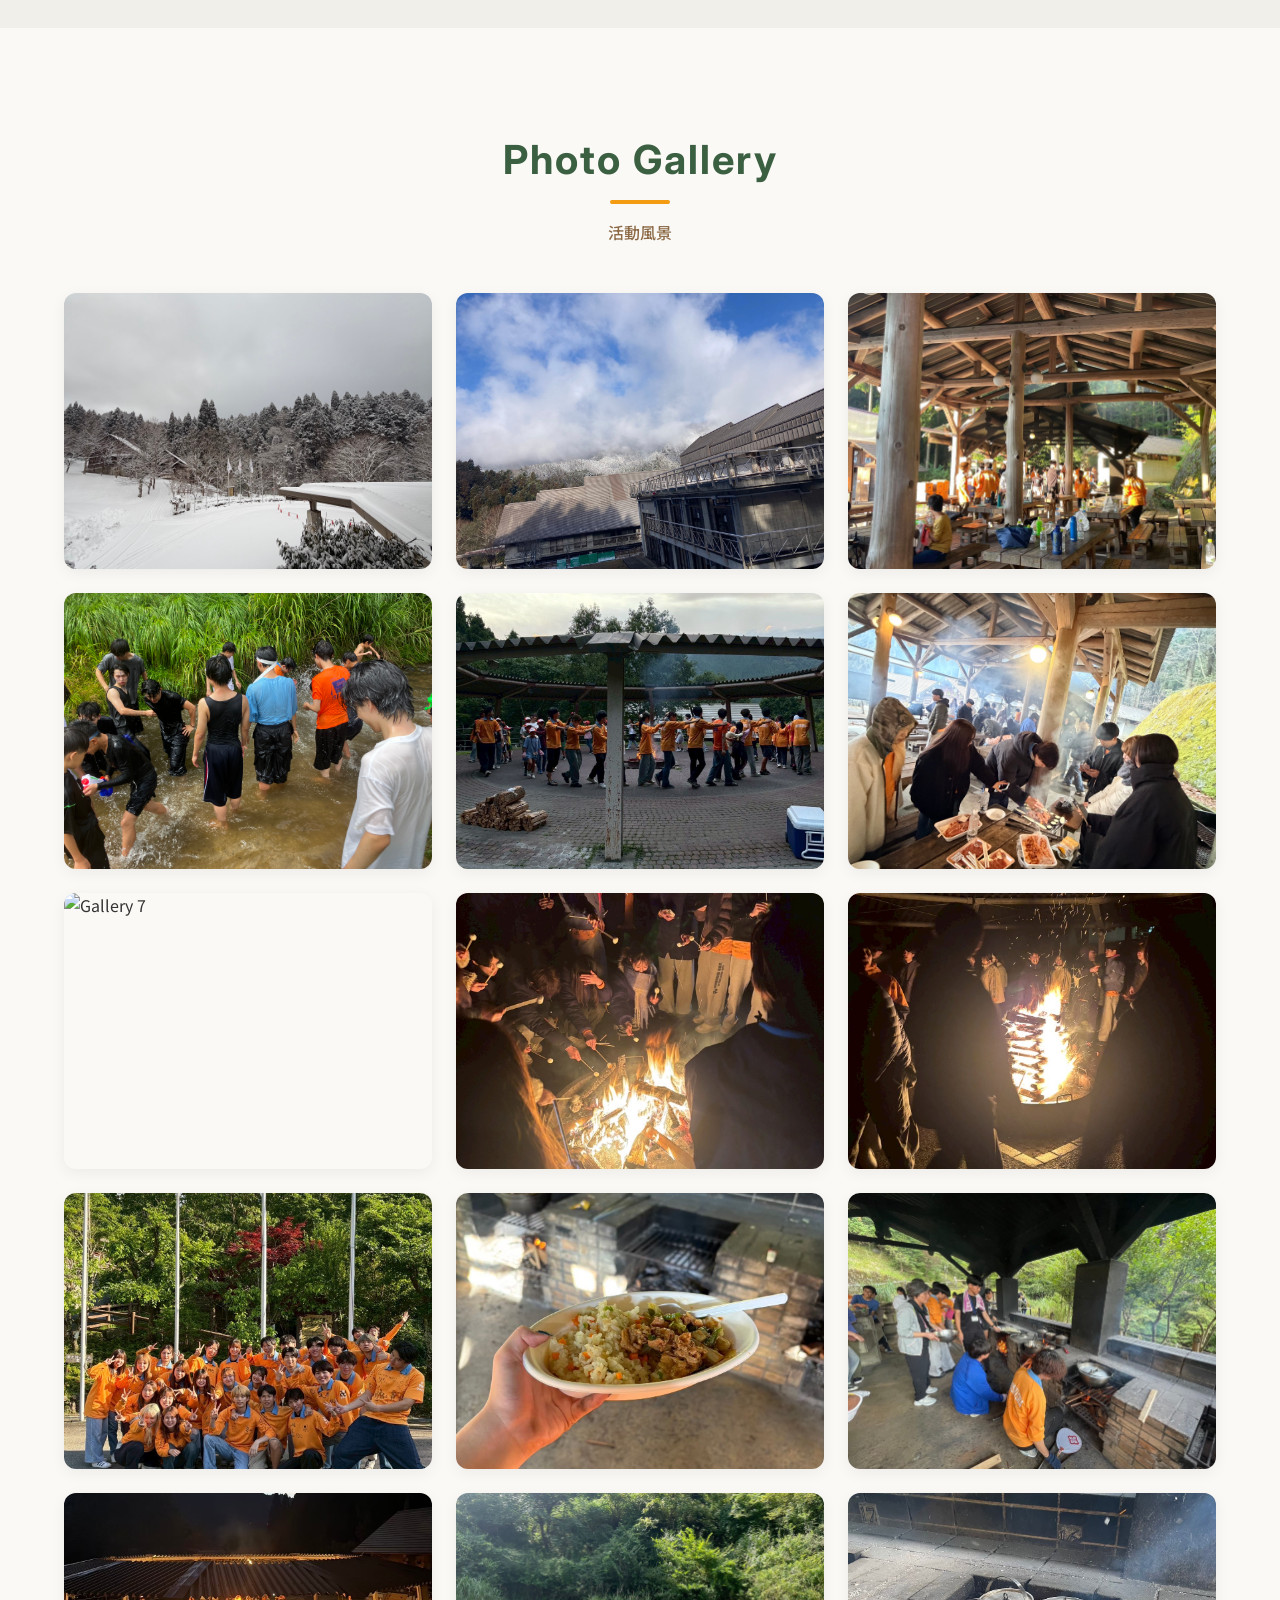
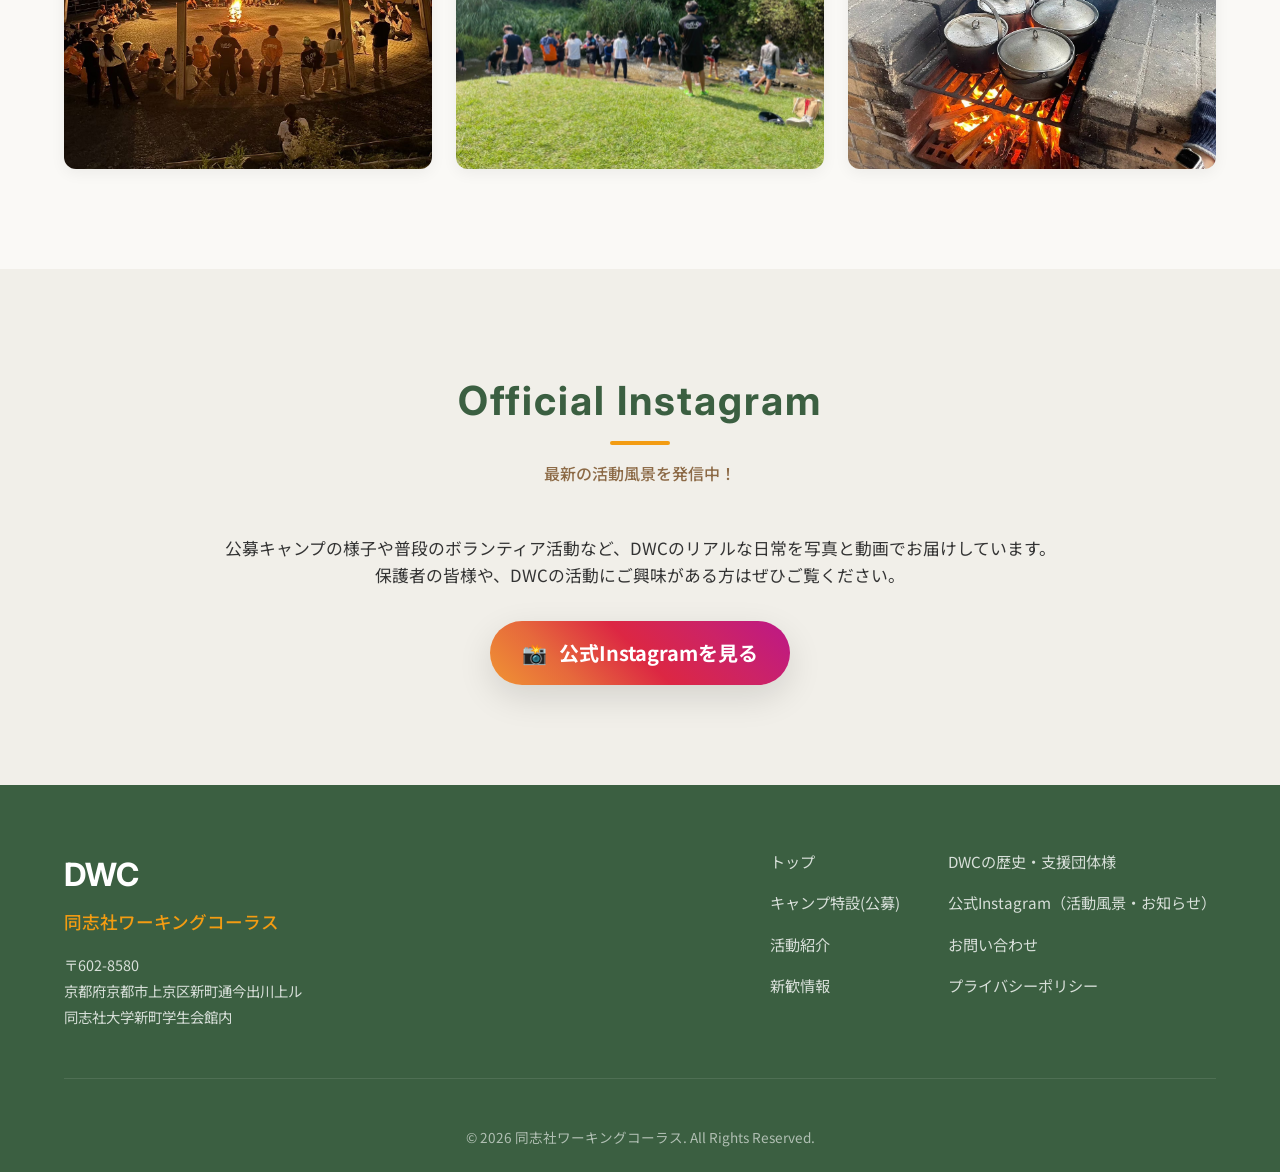
==== commit cb314631: "Add files via upload" ====
--- a/about.html
+++ b/about.html
@@ -102,6 +102,23 @@
                                 </blockquote>
                             </div>
                         </div>
+                        
+                    </div>
+                    <!-- Item 4 -->
+                    <div class="accordion-item">
+                        <button class="accordion-header" aria-expanded="false">
+                            <span class="accordion-title">テスト 中発研サマーキャンプ</span>
+                            <span class="accordion-icon"></span>
+                        </button>
+                        <div class="accordion-content">
+                            <div class="accordion-body">
+                                <p class="activity-meta"><strong>日程:</strong> 8月20-22日 / <strong>場所:</strong> 花背山の家 / <strong>人数:</strong> 子ども80名、DWC65名。</p>
+                                <blockquote class="activity-quote">
+                                    <p>「天候に恵まれない時間帯もありましたが、全力で楽しんでくれる子どもたちや大学生の姿が見れ、とても嬉しかったです。キャンプの最後には泣いてくれる子どもや大学生がたくさんいて、このキャンプをつくれて本当に良かったと思いました。」</p>
+                                    <cite>― 責任者（山下明日香）</cite>
+                                </blockquote>
+                            </div>
+                        </div>
                     </div>
                 </div>
             </div>
--- a/style.css
+++ b/style.css
@@ -1292,3 +1292,251 @@
     color: var(--color-text-light);
     line-height: 1.6;
 }
+
+/* ==========================================================================
+   Camp Page LP Enhancements (Phase 3)
+   ========================================================================== */
+
+/* 1. Quick Links (目次チップ) */
+.quick-links-wrapper {
+    transition: var(--transition-normal);
+}
+.btn-quick {
+    display: inline-block;
+    padding: 8px 20px;
+    font-size: 0.9rem;
+    font-weight: 600;
+    color: var(--color-primary);
+    background-color: var(--color-bg);
+    border: 1px solid rgba(59, 95, 65, 0.2);
+    border-radius: 50px;
+    transition: var(--transition-fast);
+}
+.btn-quick:hover {
+    background-color: var(--color-primary);
+    color: var(--color-white);
+    transform: translateY(-2px);
+    box-shadow: var(--shadow-sm);
+}
+
+/* 2. Strengths Card Grid */
+.strengths-grid {
+    margin-top: 40px;
+}
+.strength-card {
+    background-color: var(--color-white);
+    padding: 40px 32px;
+    border-radius: 12px;
+    box-shadow: var(--shadow-sm);
+    position: relative;
+    overflow: hidden;
+    border-top: 4px solid var(--color-accent);
+    transition: var(--transition-normal);
+}
+.strength-card:hover {
+    transform: translateY(-5px);
+    box-shadow: var(--shadow-md);
+}
+.strength-number {
+    font-size: 3.5rem;
+    font-weight: 700;
+    color: rgba(243, 156, 18, 0.1);
+    position: absolute;
+    top: -10px;
+    right: 20px;
+    font-family: var(--font-heading);
+}
+.strength-card h3 {
+    font-size: 1.25rem;
+    color: var(--color-primary);
+    margin-bottom: 16px;
+    position: relative;
+    z-index: 1;
+}
+.strength-card p {
+    font-size: 0.95rem;
+    color: var(--color-text-light);
+    line-height: 1.7;
+    text-align: left;
+}
+
+/* 3. Timeline Schedule */
+.timeline-wrapper {
+    max-width: 800px;
+    margin: 40px auto 0;
+    position: relative;
+}
+.day-title {
+    font-size: 1.5rem;
+    color: var(--color-primary);
+    background-color: var(--color-bg-light);
+    padding: 10px 20px;
+    border-radius: 6px;
+    margin-bottom: 24px;
+    display: inline-block;
+}
+.timeline-container {
+    position: relative;
+    padding-left: 32px;
+    border-left: 3px solid var(--color-primary-light);
+    margin-left: 20px;
+}
+.timeline-item {
+    position: relative;
+    margin-bottom: 32px;
+    display: flex;
+    align-items: flex-start;
+    gap: 16px;
+}
+.timeline-item::before {
+    content: '';
+    position: absolute;
+    left: -39px;
+    top: 6px;
+    width: 12px;
+    height: 12px;
+    border-radius: 50%;
+    background-color: var(--color-white);
+    border: 3px solid var(--color-primary);
+    z-index: 2;
+}
+.timeline-item.highlight::before {
+    width: 16px;
+    height: 16px;
+    left: -41px;
+    top: 8px;
+    background-color: var(--color-accent);
+    border: 3px solid var(--color-white);
+    box-shadow: 0 0 0 3px var(--color-primary);
+}
+.timeline-item .time {
+    font-family: var(--font-heading);
+    font-weight: 700;
+    color: var(--color-secondary);
+    min-width: 60px;
+    padding-top: 2px;
+}
+.timeline-item .content {
+    font-size: 1.05rem;
+    color: var(--color-text);
+}
+.timeline-item .card-content {
+    background: var(--color-white);
+    padding: 24px;
+    border-radius: 12px;
+    box-shadow: var(--shadow-sm);
+    width: 100%;
+    border-left: 4px solid var(--color-accent);
+}
+.timeline-item .card-content h4 {
+    font-size: 1.2rem;
+    color: var(--color-primary);
+    margin-bottom: 12px;
+}
+.timeline-img {
+    width: 100%;
+    max-height: 240px;
+    object-fit: cover;
+    border-radius: 8px;
+    margin-bottom: 12px;
+    box-shadow: var(--shadow-sm);
+}
+.timeline-item .card-content p {
+    font-size: 0.95rem;
+    color: var(--color-text-light);
+    line-height: 1.6;
+}
+
+/* 4. Floating CTA (スマホ用固定ボタン) */
+.floating-cta {
+    position: fixed;
+    bottom: 24px;
+    left: 50%;
+    transform: translateX(-50%);
+    width: calc(100% - 48px);
+    max-width: 400px;
+    z-index: 999;
+    display: none; /* デフォルトは非表示（PC環境） */
+}
+.btn-floating {
+    display: block;
+    background-color: var(--color-accent);
+    color: var(--color-white) !important;
+    text-align: center;
+    padding: 16px;
+    font-size: 1.1rem;
+    font-weight: 700;
+    border-radius: 50px;
+    box-shadow: 0 8px 24px rgba(243, 156, 18, 0.4);
+    transition: var(--transition-normal);
+}
+.btn-floating:hover {
+    background-color: #d67118;
+    transform: scale(1.02);
+}
+
+/* 5. Responsive Optimization for New Elements */
+@media (max-width: 768px) {
+    .camp-hero h1 {
+        font-size: 2.2rem !important;
+    }
+    .camp-hero h1 span {
+        font-size: 1.3rem !important;
+    }
+    .quick-links-wrapper {
+        top: 60px; /* Adjust for mobile header height */
+        padding: 12px 0;
+    }
+    .btn-quick {
+        padding: 6px 14px;
+        font-size: 0.8rem;
+    }
+    .timeline-container {
+        margin-left: 10px;
+    }
+    .timeline-item {
+        flex-direction: column;
+        gap: 4px;
+    }
+    .timeline-item .time {
+        font-size: 0.9rem;
+    }
+    /* スマホ環境のみ追従ボタンを表示 */
+    .floating-cta {
+        display: block;
+    }
+    /* 追従ボタンと被らないように最下部に余白を追加 */
+    body {
+        padding-bottom: 80px;
+    }
+}
+
+/* ==========================================================================
+   Scroll Animation Classes (Phase 2)
+   ========================================================================== */
+
+/* 初期状態（透明で少し下に下がっている状態） */
+.fade-in-scroll {
+    opacity: 0;
+    transform: translateY(30px);
+    transition: opacity 0.8s ease-out, transform 0.8s ease-out;
+}
+
+/* 画面内に入った時の状態（不透明になり元の位置に戻る） */
+.fade-in-scroll.is-visible {
+    opacity: 1;
+    transform: translateY(0);
+}
+
+/* 強みカード（グリッド）表示時の時間差演出（ディレイ） */
+.strengths-grid .strength-card:nth-child(1) { transition-delay: 0s; }
+.strengths-grid .strength-card:nth-child(2) { transition-delay: 0.15s; }
+.strengths-grid .strength-card:nth-child(3) { transition-delay: 0.3s; }
+.strengths-grid .strength-card:nth-child(4) { transition-delay: 0.45s; }
+
+/* スマホ表示時はディレイを解除（縦1列になるため順番にフェードインさせる） */
+@media (max-width: 768px) {
+    .strengths-grid .strength-card {
+        transition-delay: 0s !important;
+    }
+}
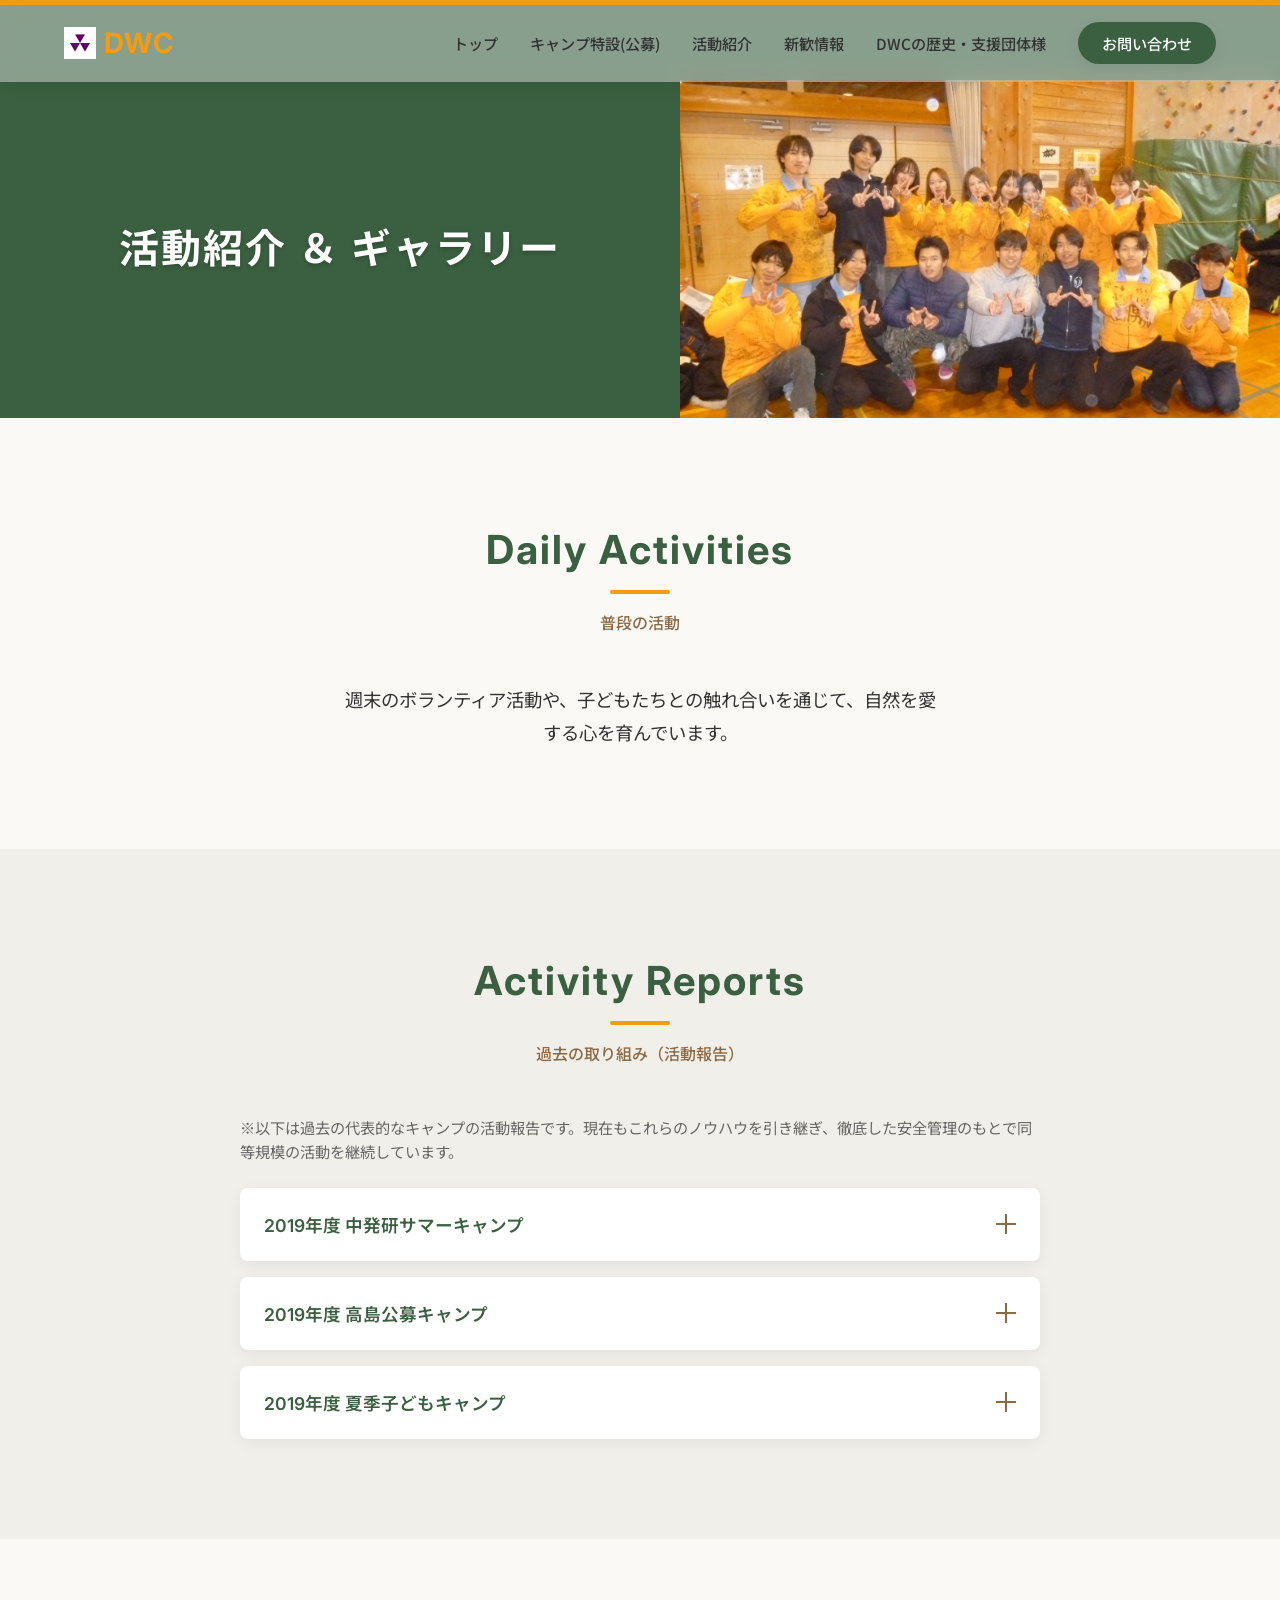
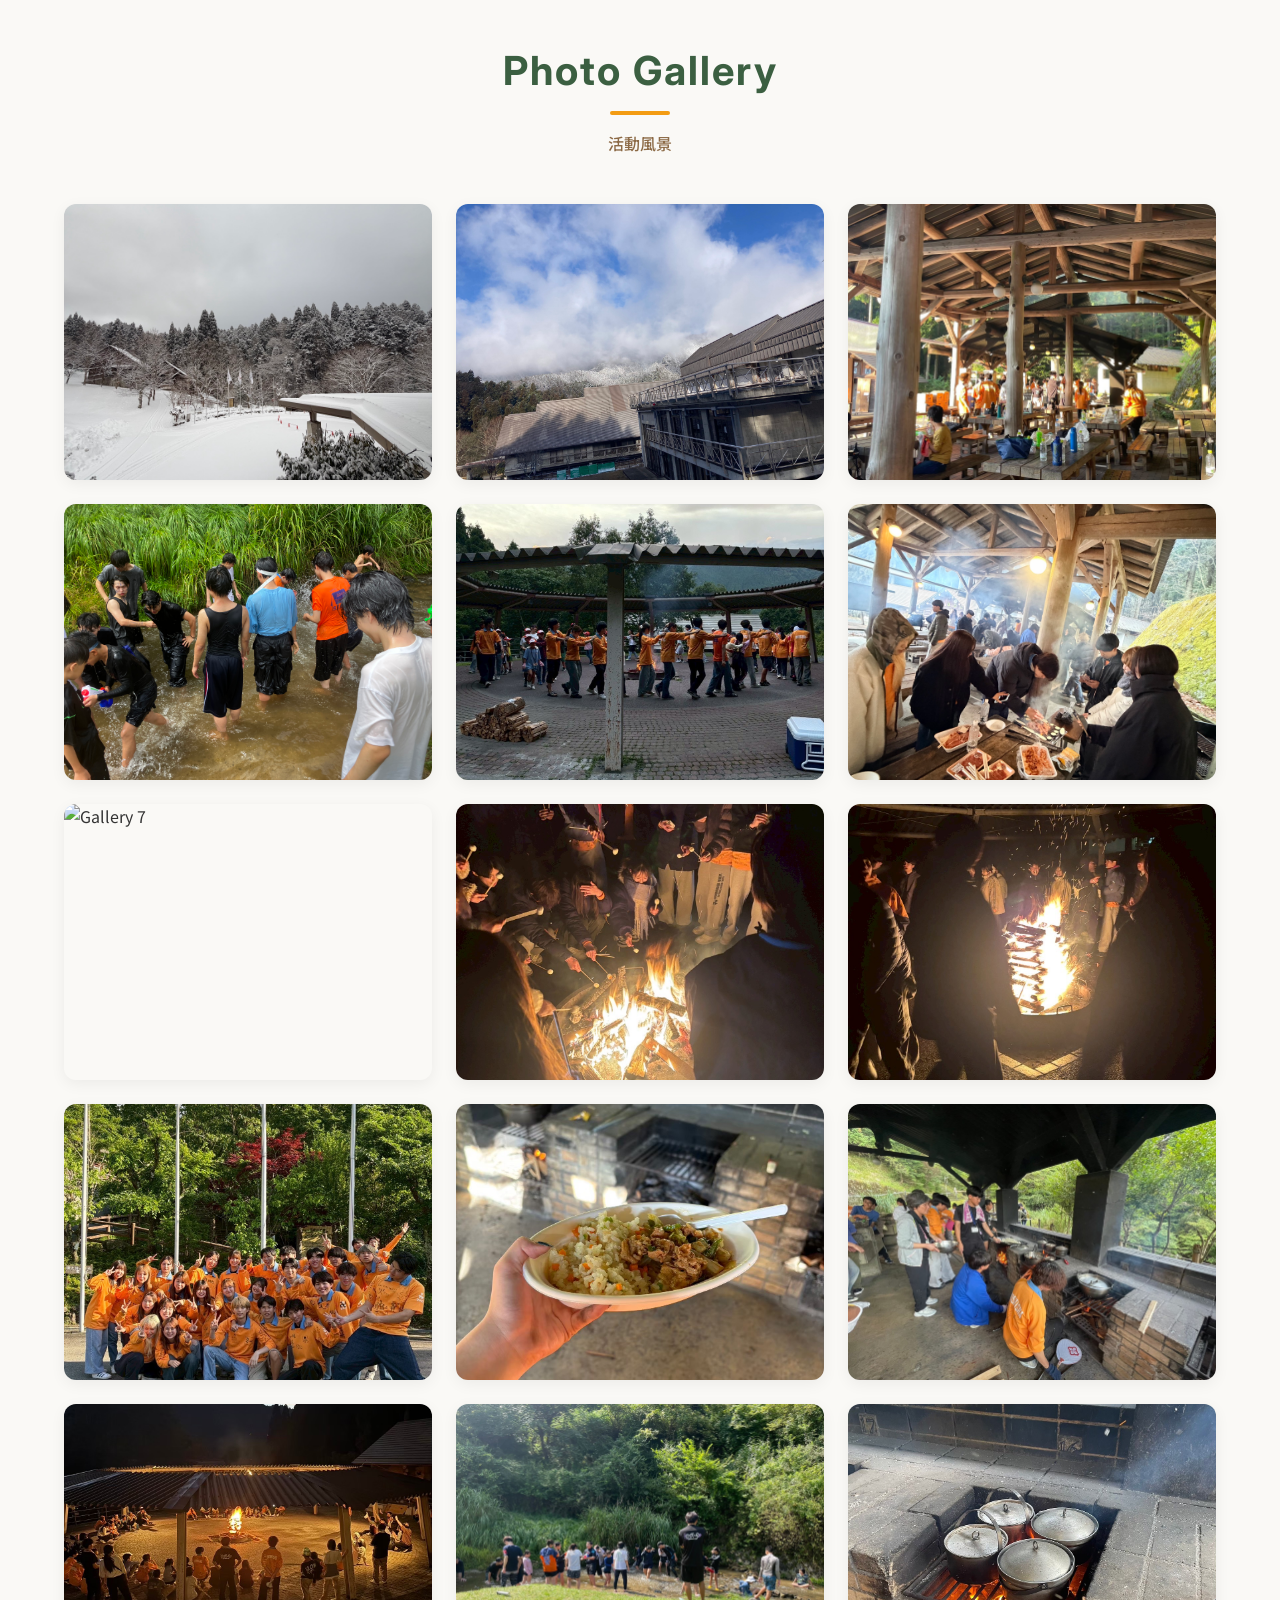
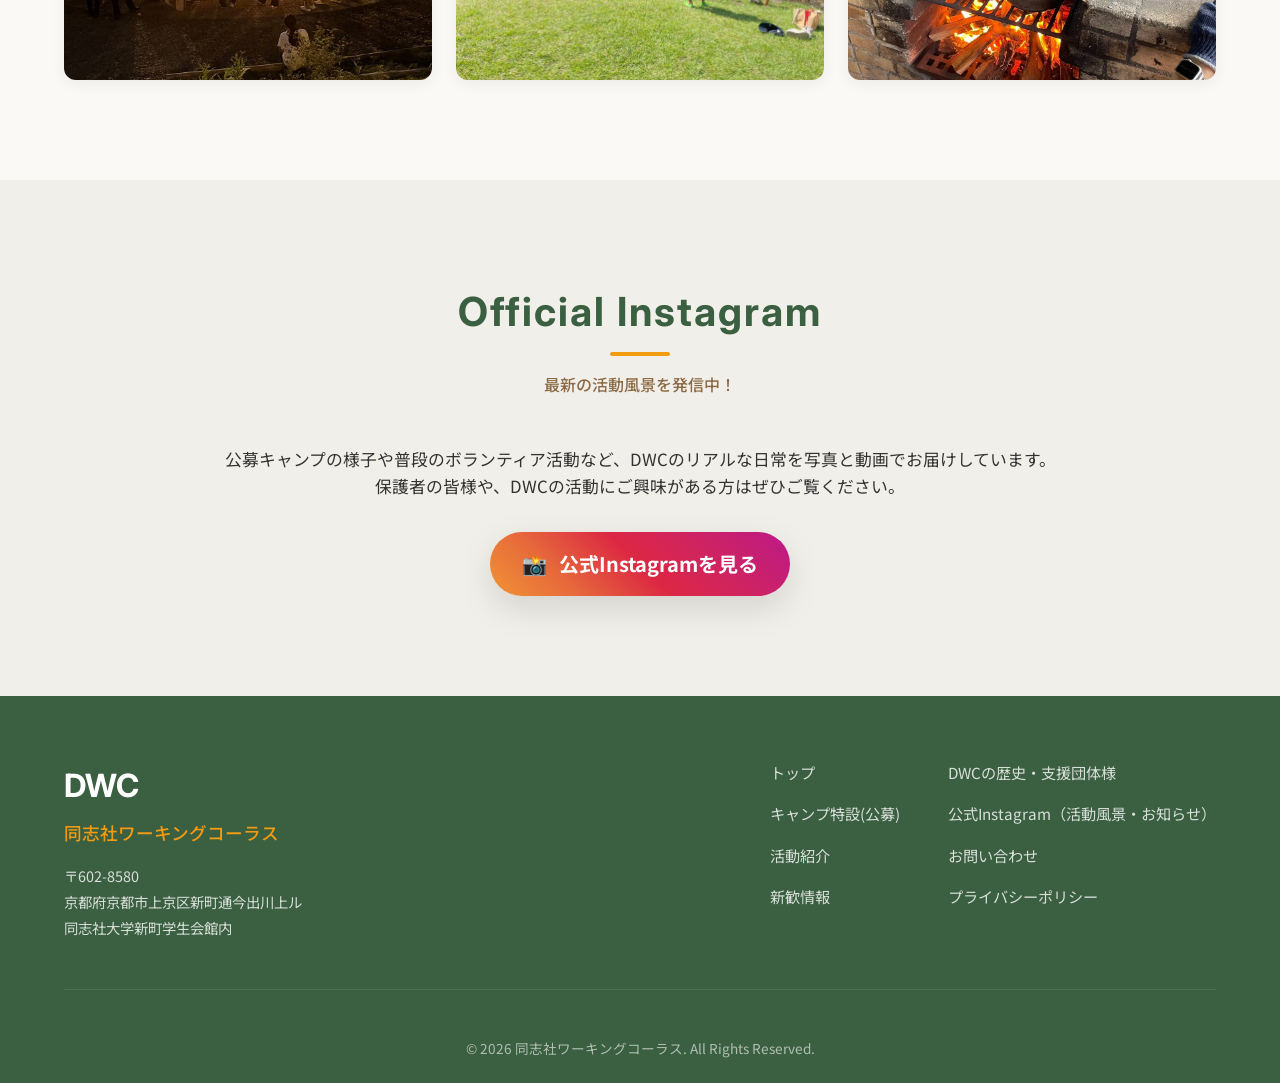
==== commit 0fa0a900: "Add files via upload" ====
--- a/about.html
+++ b/about.html
@@ -104,22 +104,6 @@
                         </div>
                         
                     </div>
-                    <!-- Item 4 -->
-                    <div class="accordion-item">
-                        <button class="accordion-header" aria-expanded="false">
-                            <span class="accordion-title">テスト 中発研サマーキャンプ</span>
-                            <span class="accordion-icon"></span>
-                        </button>
-                        <div class="accordion-content">
-                            <div class="accordion-body">
-                                <p class="activity-meta"><strong>日程:</strong> 8月20-22日 / <strong>場所:</strong> 花背山の家 / <strong>人数:</strong> 子ども80名、DWC65名。</p>
-                                <blockquote class="activity-quote">
-                                    <p>「天候に恵まれない時間帯もありましたが、全力で楽しんでくれる子どもたちや大学生の姿が見れ、とても嬉しかったです。キャンプの最後には泣いてくれる子どもや大学生がたくさんいて、このキャンプをつくれて本当に良かったと思いました。」</p>
-                                    <cite>― 責任者（山下明日香）</cite>
-                                </blockquote>
-                            </div>
-                        </div>
-                    </div>
                 </div>
             </div>
         </section>
--- a/style.css
+++ b/style.css
@@ -867,12 +867,12 @@
 .cta-title {
     font-size: 2.5rem;
     margin-bottom: 16px;
-    color: var(--color-white);
+    color: var(--color-primary);
 }
 .cta-desc {
     font-size: 1.1rem;
     margin-bottom: 40px;
-    opacity: 0.9;
+    color: var(--color-text);
 }
 .cta-button-wrapper {
     margin-bottom: 16px;
@@ -1540,3 +1540,276 @@
         transition-delay: 0s !important;
     }
 }
+
+/* ==========================================================================
+   DWC Camp Page Professional LP Styles
+   ========================================================================== */
+
+/* ページヘッダーの補正 */
+.camp-tag {
+    font-size: 1rem;
+    font-weight: bold;
+    color: var(--color-accent);
+    margin-bottom: 8px;
+    letter-spacing: 0.1em;
+}
+.page-header-split h1 span {
+    font-size: 1.4rem;
+    font-weight: normal;
+    display: block;
+    margin-top: 8px;
+    color: rgba(255,255,255,0.9);
+}
+
+/* クイックリンク（目次チップ）の横スクロール・固定・アニメーション制御 */
+.quick-links-wrapper {
+    background-color: var(--color-white);
+    padding: 16px 0;
+    border-bottom: 1px solid var(--color-bg-light);
+    position: sticky;
+    top: 70px; /* ヘッダーの下に固定 */
+    z-index: 100;
+    box-shadow: 0 4px 15px rgba(0,0,0,0.05);
+    transition: transform 0.3s ease-in-out; /* JSで隠す時のアニメーション */
+}
+/* JSで下スクロール時に付与されるクラス */
+.quick-links-wrapper.is-hidden {
+    transform: translateY(-150%);
+}
+.quick-links-container {
+    max-width: 1200px;
+    margin: 0 auto;
+    padding: 0 24px;
+    display: flex;
+    justify-content: center;
+    gap: 12px;
+}
+.btn-quick {
+    display: inline-block;
+    padding: 8px 20px;
+    font-size: 0.9rem;
+    font-weight: 600;
+    color: var(--color-primary);
+    background-color: var(--color-bg);
+    border: 1px solid rgba(59, 95, 65, 0.2);
+    border-radius: 50px;
+    transition: var(--transition-fast);
+    white-space: nowrap;
+}
+.btn-quick:hover {
+    background-color: var(--color-primary);
+    color: var(--color-white);
+    transform: translateY(-2px);
+}
+.btn-quick-cta {
+    background-color: var(--color-accent);
+    color: var(--color-white);
+    border-color: var(--color-accent);
+}
+.btn-quick-cta:hover {
+    background-color: #d67118;
+    color: var(--color-white);
+}
+
+/* 私たちの想い（Philosophy）カードスタイル */
+.philosophy-container {
+    max-width: 800px;
+}
+.philosophy-card {
+    margin-bottom: 32px;
+    background: var(--color-white);
+    padding: 32px;
+    border-radius: 12px;
+    box-shadow: var(--shadow-sm);
+}
+.philosophy-card:last-child {
+    margin-bottom: 0;
+}
+.philosophy-card h3 {
+    color: var(--color-primary);
+    margin-bottom: 12px;
+}
+.philosophy-card.card-accent { border-left: 4px solid var(--color-accent); }
+.philosophy-card.card-primary { border-left: 4px solid var(--color-primary); }
+.philosophy-card.card-secondary { border-left: 4px solid var(--color-secondary); }
+.value-list { padding-left: 20px; }
+.value-list li { margin-bottom: 12px; color: var(--color-text); }
+.value-list li:last-child { margin-bottom: 0; }
+
+/* 中間CTA・ポリシーアラート補正 */
+.mid-cta-wrapper {
+    padding: 60px 24px;
+    background-color: var(--color-white);
+}
+.policy-alert {
+    font-size: 0.95rem;
+    margin-bottom: 16px;
+    color: var(--color-text);
+}
+.policy-alert a {
+    color: var(--color-primary);
+    font-weight: bold;
+    text-decoration: underline;
+    margin: 0 4px;
+}
+
+/* 独立した保護者説明会（Briefing）セクションのデザイン */
+.briefing-box {
+    max-width: 850px;
+    margin: 0 auto;
+    background-color: var(--color-white);
+    padding: 40px;
+    border-radius: 16px;
+    box-shadow: var(--shadow-sm);
+    border: 2px solid var(--color-accent);
+}
+.briefing-box-title {
+    color: var(--color-accent);
+    font-size: 1.4rem;
+    border-bottom: 2px dashed var(--color-bg-light);
+    padding-bottom: 12px;
+    margin-bottom: 24px;
+}
+.warning-box {
+    background-color: #fff8e1;
+    border-left: 4px solid #ffc107;
+    padding: 24px;
+    margin-bottom: 32px;
+    border-radius: 0 8px 8px 0;
+    text-align: left;
+}
+.warning-title {
+    font-weight: bold;
+    color: #b08d00;
+    margin-bottom: 12px;
+    font-size: 1.05rem;
+}
+.warning-box p {
+    font-size: 0.95rem;
+    margin-bottom: 8px;
+    color: var(--color-text);
+}
+.warning-highlight {
+    color: #c0392b !important;
+    font-weight: bold;
+    margin-top: 12px !important;
+    line-height: 1.6;
+}
+.insta-alert-box {
+    margin-top: 20px;
+    padding-top: 16px;
+    border-top: 1px dashed rgba(176, 141, 0, 0.3);
+}
+.btn-insta-wide {
+    display: block;
+    background: linear-gradient(45deg, #f09433 0%, #e6683c 25%, #dc2743 50%, #cc2366 75%, #bc1888 100%);
+    color: var(--color-white) !important;
+    text-align: center;
+    padding: 14px;
+    border-radius: 8px;
+    font-weight: bold;
+    margin-top: 12px;
+    box-shadow: var(--shadow-sm);
+    transition: var(--transition-normal);
+}
+.btn-insta-wide:hover {
+    transform: translateY(-2px);
+    box-shadow: var(--shadow-md);
+}
+.briefing-content-list h4, .briefing-schedule h4 {
+    color: var(--color-primary);
+    margin-bottom: 12px;
+    font-size: 1.1rem;
+    text-align: left;
+}
+.briefing-content-list ul {
+    list-style: none;
+    padding-left: 0;
+    margin-bottom: 32px;
+    text-align: left;
+}
+.briefing-content-list li {
+    margin-bottom: 8px;
+    color: var(--color-text);
+}
+.briefing-table {
+    width: 100%;
+    border-collapse: collapse;
+    font-size: 0.95rem;
+    margin-bottom: 16px;
+}
+.briefing-table tr {
+    border-bottom: 1px solid var(--color-bg-light);
+}
+.briefing-table tr:last-child {
+    border-bottom: none;
+}
+.briefing-table th {
+    padding: 16px 8px;
+    text-align: left;
+    width: 25%;
+    color: var(--color-text);
+    vertical-align: top;
+}
+.briefing-table td {
+    padding: 16px 8px;
+    color: var(--color-text);
+    text-align: left;
+    line-height: 1.6;
+}
+.briefing-note {
+    font-size: 0.85rem;
+    color: var(--color-text-light);
+    text-align: left;
+}
+.briefing-btn-wrapper {
+    text-align: center;
+    margin-top: 40px;
+}
+.btn-briefing-reserve {
+    border: 2px solid var(--color-accent);
+    color: var(--color-accent);
+    font-size: 1.15rem;
+    padding: 16px 48px;
+    display: inline-block;
+    border-radius: 50px;
+}
+.btn-briefing-reserve:hover {
+    background-color: var(--color-accent);
+    color: var(--color-white) !important;
+}
+
+/* スマホ・レスポンシブ環境での目次横スクロール化 */
+@media (max-width: 768px) {
+    .quick-links-wrapper {
+        top: 60px;
+        padding: 12px 0;
+    }
+    .quick-links-container {
+        justify-content: flex-start;
+        overflow-x: auto;
+        padding: 0 16px;
+        /* スクロールバーを非表示にする（美しいUIのため） */
+        -ms-overflow-style: none;
+        scrollbar-width: none;
+    }
+    .quick-links-container::-webkit-scrollbar {
+        display: none;
+    }
+    .btn-quick {
+        padding: 6px 16px;
+        font-size: 0.85rem;
+    }
+    .briefing-box {
+        padding: 24px 16px;
+    }
+    .briefing-table th, .briefing-table td {
+        display: block;
+        width: 100%;
+        padding: 8px 0;
+    }
+    .briefing-table th {
+        border-bottom: none;
+        padding-bottom: 0;
+    }
+}
